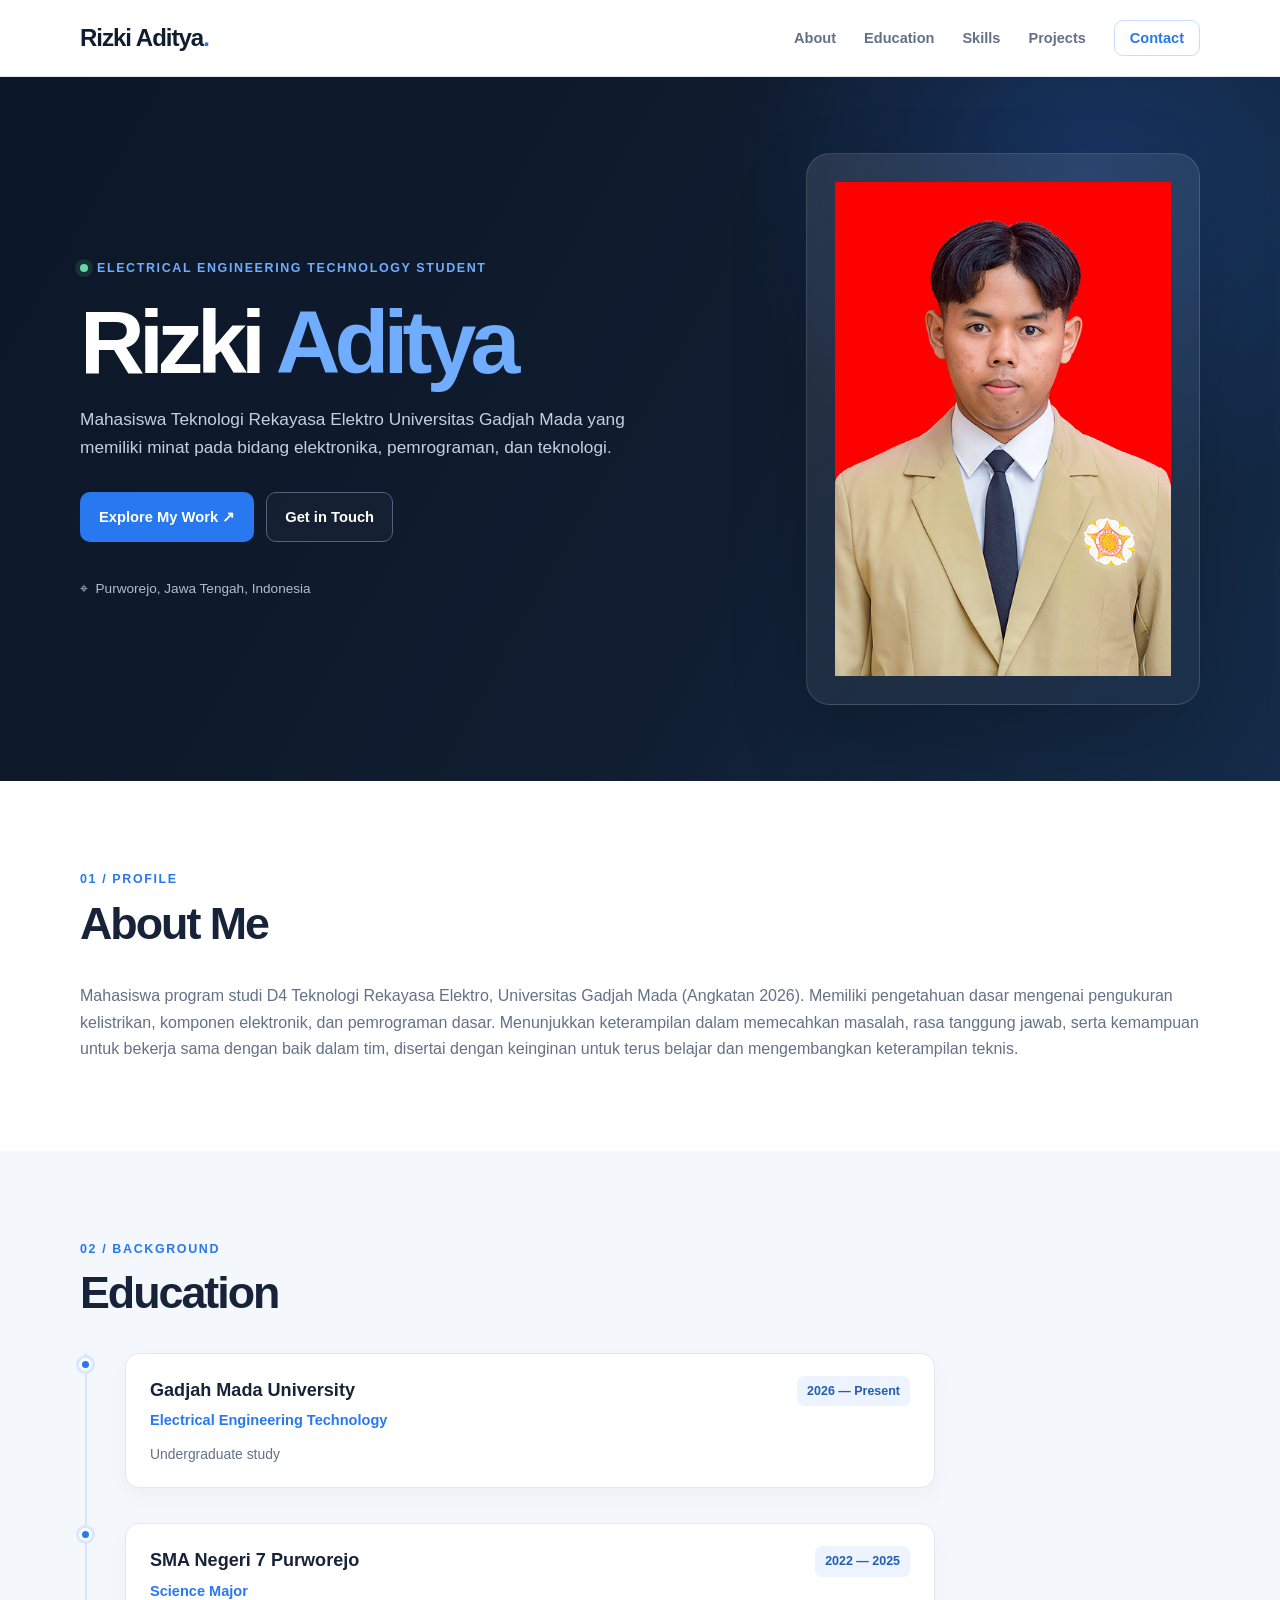
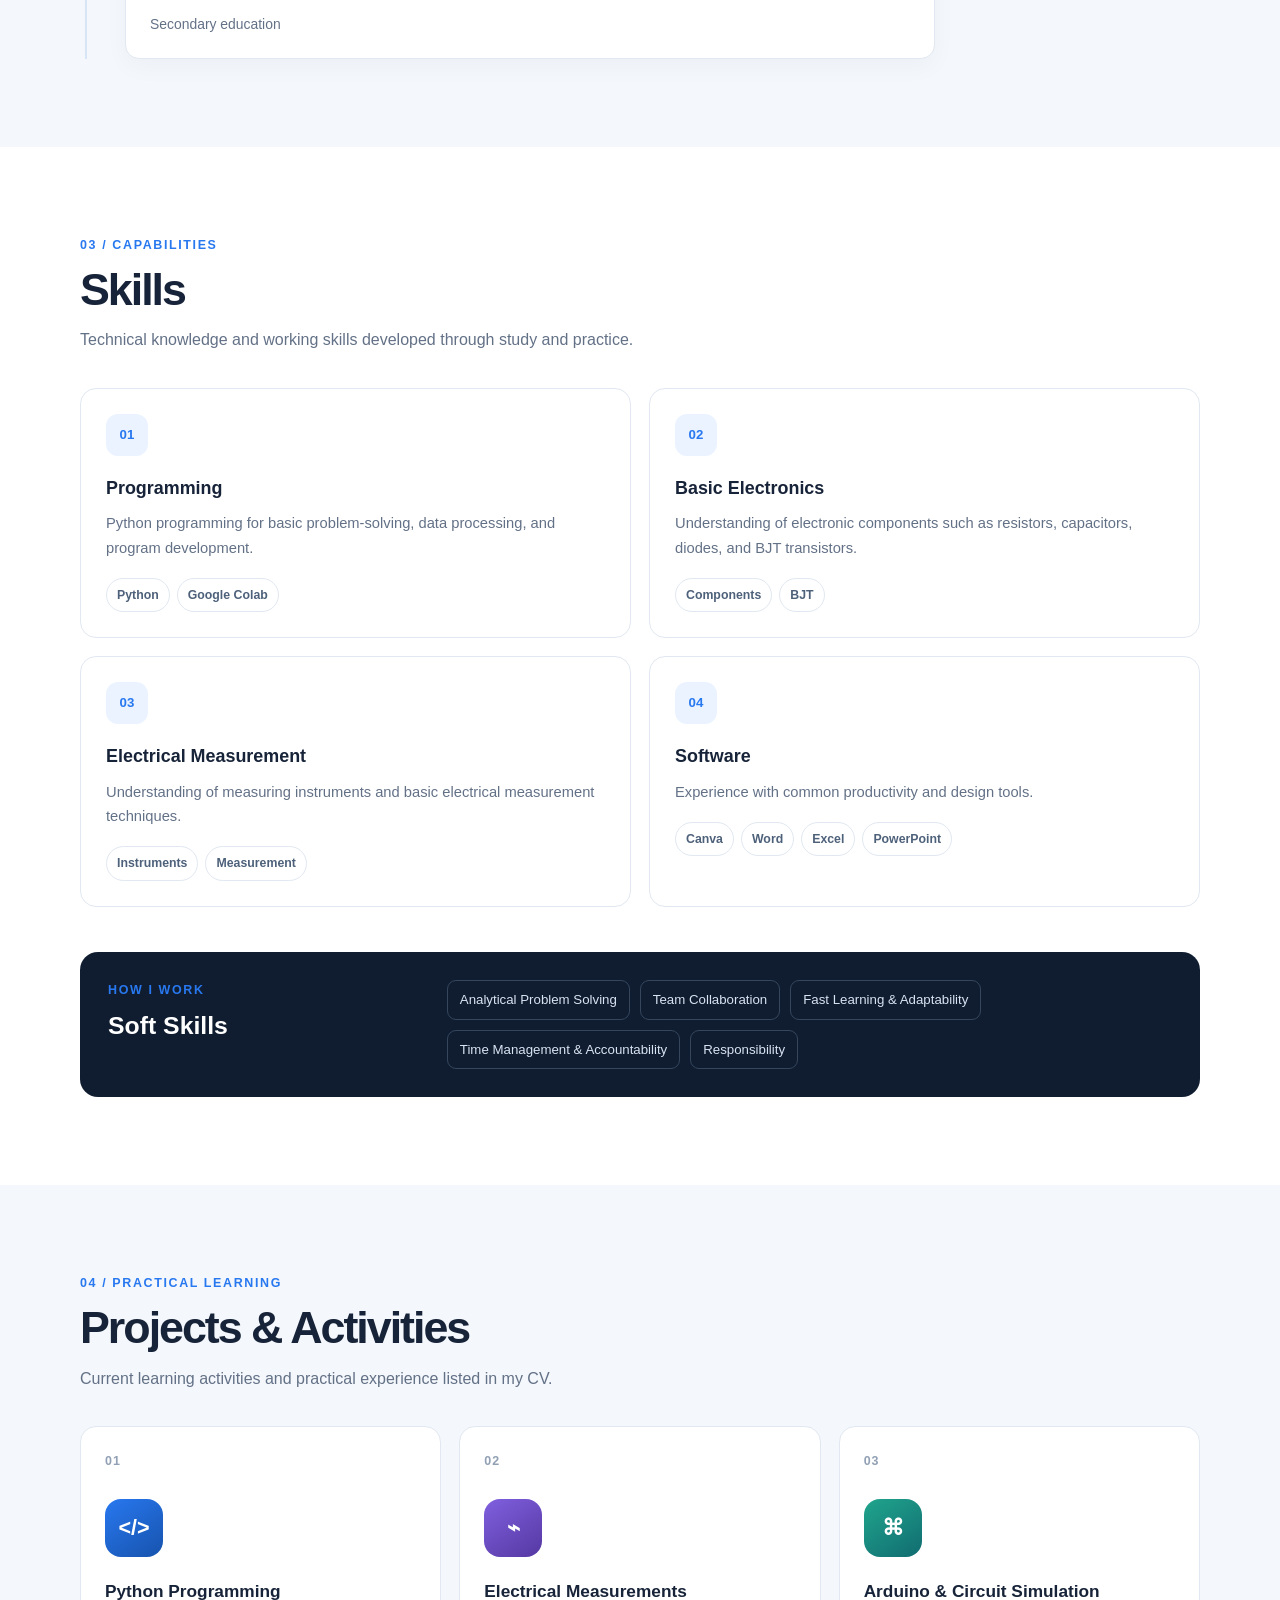
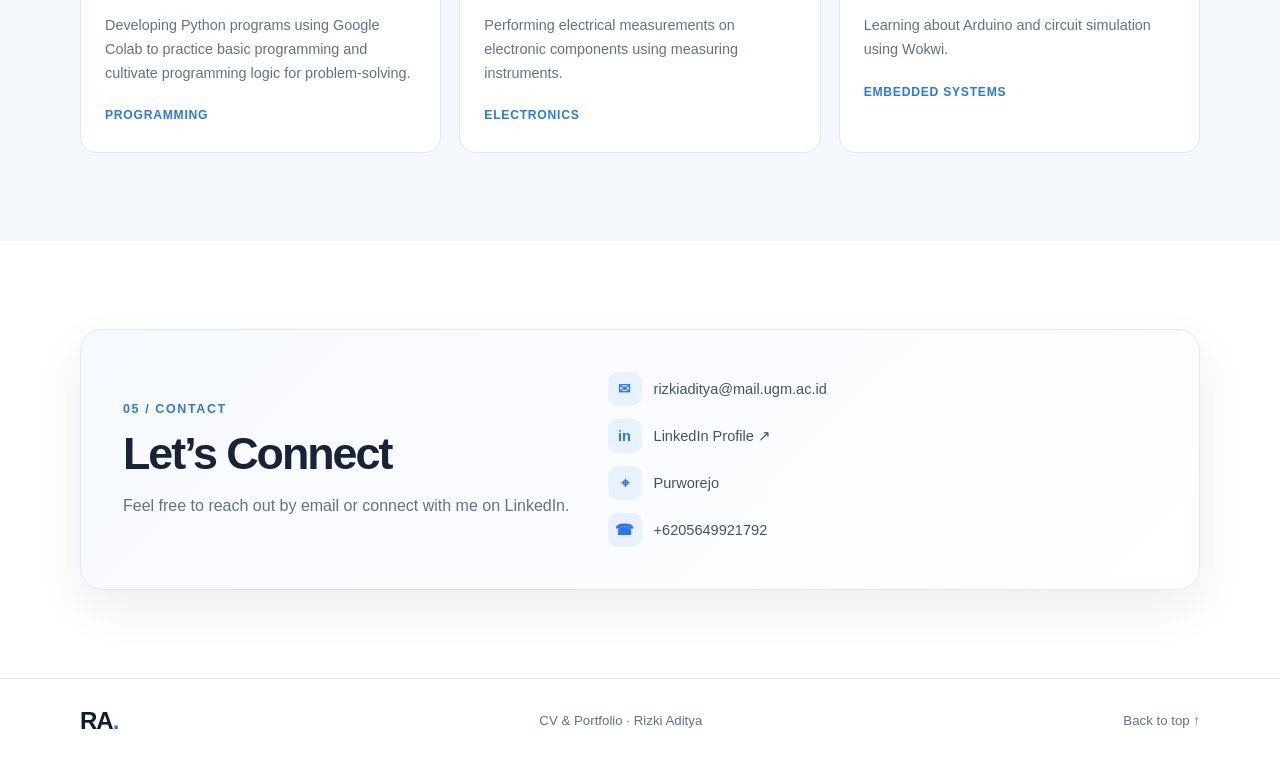
==== index.html @ ec413aac "Update index.html" ====
<!DOCTYPE html>
<html lang="en">
<head>
  <meta charset="UTF-8">
  <meta name="viewport" content="width=device-width, initial-scale=1.0">
  <meta name="description" content="CV and portfolio of Rizki Aditya, Electrical Engineering Technology student at Gadjah Mada University.">
  <title>Rizki Aditya | CV &amp; Portfolio</title>
  <link rel="stylesheet" href="style.css">
</head>
<body>
  <header class="site-header"><nav class="navbar container" aria-label="Main navigation">
    <a class="brand" href="#home">Rizki Aditya<span>.</span></a>
    <ul class="nav-links"><li><a href="#about">About</a></li><li><a href="#education">Education</a></li><li><a href="#skills">Skills</a></li><li><a href="#projects">Projects</a></li><li><a class="nav-contact" href="#contact">Contact</a></li></ul>
  </nav></header>
  <main>
    <section class="hero" id="home"><div class="container hero-grid">
      <div class="hero-copy"><p class="eyebrow"><span class="status-dot"></span> Electrical Engineering Technology Student</p>
        <h1>Rizki <span>Aditya</span></h1>
        <p class="hero-lead">Mahasiswa Teknologi Rekayasa Elektro Universitas Gadjah Mada yang memiliki minat pada bidang elektronika, pemrograman, dan teknologi.</p>
        <div class="hero-actions"><a class="button button-primary" href="#projects">Explore My Work ↗</a><a class="button button-secondary" href="#contact">Get in Touch</a></div>
        <div class="hero-meta"><span>⌖ &nbsp;Purworejo, Jawa Tengah, Indonesia</span></div>
      </div>
      <aside class="hero-card"><img src="Foto.jpg" alt="Foto profil Rizki Aditya" class="profile-photo"></div></aside>
    </div></section>
    <section class="section container" id="about"><div class="section-heading"><p class="eyebrow">01 / Profile</p><h2>About Me</h2></div>
        <div class="about-copy"><p>Mahasiswa program studi D4 Teknologi Rekayasa Elektro, Universitas Gadjah Mada (Angkatan 2026). Memiliki pengetahuan dasar mengenai pengukuran kelistrikan, komponen elektronik, dan pemrograman dasar. Menunjukkan keterampilan dalam memecahkan masalah, rasa tanggung jawab, serta kemampuan untuk bekerja sama dengan baik dalam tim, disertai dengan keinginan untuk terus belajar dan mengembangkan keterampilan teknis.</div>
      </div>
    </section>
    <section class="section section-muted" id="education"><div class="container"><div class="section-heading"><p class="eyebrow">02 / Background</p><h2>Education</h2></div>
      <div class="timeline">
        <article class="timeline-item"><div class="timeline-marker"></div><div class="timeline-content"><div class="timeline-top"><div><h3>Gadjah Mada University</h3><p class="timeline-subtitle">Electrical Engineering Technology</p></div><span class="date">2026 — Present</span></div><p class="muted">Undergraduate study</p></div></article>
        <article class="timeline-item"><div class="timeline-marker"></div><div class="timeline-content"><div class="timeline-top"><div><h3>SMA Negeri 7 Purworejo</h3><p class="timeline-subtitle">Science Major</p></div><span class="date">2022 — 2025</span></div><p class="muted">Secondary education</p></div></article>
      </div>
    </div></section>
    <section class="section container" id="skills"><div class="section-heading"><p class="eyebrow">03 / Capabilities</p><h2>Skills</h2><p class="section-description">Technical knowledge and working skills developed through study and practice.</p></div>
      <div class="skills-grid">
        <article class="skill-card"><div class="skill-icon">01</div><h3>Programming</h3><p>Python programming for basic problem-solving, data processing, and program development.</p><div class="tags"><span>Python</span><span>Google Colab</span></div></article>
        <article class="skill-card"><div class="skill-icon">02</div><h3>Basic Electronics</h3><p>Understanding of electronic components such as resistors, capacitors, diodes, and BJT transistors.</p><div class="tags"><span>Components</span><span>BJT</span></div></article>
        <article class="skill-card"><div class="skill-icon">03</div><h3>Electrical Measurement</h3><p>Understanding of measuring instruments and basic electrical measurement techniques.</p><div class="tags"><span>Instruments</span><span>Measurement</span></div></article>
        <article class="skill-card"><div class="skill-icon">04</div><h3>Software</h3><p>Experience with common productivity and design tools.</p><div class="tags"><span>Canva</span><span>Word</span><span>Excel</span><span>PowerPoint</span></div></article>
      </div>
      <div class="soft-skills"><div><p class="eyebrow">How I work</p><h3>Soft Skills</h3></div><div class="soft-skill-list"><span>Analytical Problem Solving</span><span>Team Collaboration</span><span>Fast Learning &amp; Adaptability</span><span>Time Management &amp; Accountability</span><span>Responsibility</span></div></div>
    </section>
    <section class="section projects-section" id="projects"><div class="container"><div class="section-heading"><p class="eyebrow">04 / Practical Learning</p><h2>Projects &amp; Activities</h2><p class="section-description">Current learning activities and practical experience listed in my CV.</p></div>
      <div class="project-grid">
        <article class="project-card"><div class="project-number">01</div><div class="project-symbol">&lt;/&gt;</div><h3>Python Programming</h3><p>Developing Python programs using Google Colab to practice basic programming and cultivate programming logic for problem-solving.</p><span class="project-category">Programming</span></article>
        <article class="project-card"><div class="project-number">02</div><div class="project-symbol">⌁</div><h3>Electrical Measurements</h3><p>Performing electrical measurements on electronic components using measuring instruments.</p><span class="project-category">Electronics</span></article>
        <article class="project-card"><div class="project-number">03</div><div class="project-symbol">⌘</div><h3>Arduino &amp; Circuit Simulation</h3><p>Learning about Arduino and circuit simulation using Wokwi.</p><span class="project-category">Embedded Systems</span></article>
      </div>
    </div></section>
    <section class="section container" id="contact"><div class="contact-panel"><div><p class="eyebrow">05 / Contact</p><h2>Let’s Connect</h2><p class="contact-intro">Feel free to reach out by email or connect with me on LinkedIn.</p></div><div class="contact-links"><a href="mailto:rizkiaditya@mail.ugm.ac.id"><span>✉</span> rizkiaditya@mail.ugm.ac.id</a><a href="https://www.linkedin.com/in/rizki-aditya" target="_blank" rel="noopener noreferrer"><span>in</span> LinkedIn Profile ↗</a><p><span>⌖</span> Purworejo</p><p><span>☎</span> +6205649921792</p></div></div></section>
  </main>
  <footer class="footer"><div class="container footer-inner"><a class="brand" href="#home">RA<span>.</span></a><p>CV &amp; Portfolio · Rizki Aditya</p><a href="#home">Back to top ↑</a></div></footer>
</body>
</html>
---- style.css ----
:root{--navy:#101d30;--blue:#2878f0;--blue-light:#70adff;--text:#172338;--muted:#637187;--background:#fff;--surface:#f4f7fb;--border:#e1e8f1;--shadow:0 18px 45px rgba(19,39,67,.08)}
*{box-sizing:border-box;margin:0;padding:0}html{scroll-behavior:smooth;scroll-padding-top:85px}body{font-family:Inter,"Segoe UI",Arial,sans-serif;background:var(--background);color:var(--text);line-height:1.65}a{color:inherit;text-decoration:none}.container{width:min(1120px,calc(100% - 44px));margin-inline:auto}
.site-header{position:sticky;top:0;z-index:10;background:rgba(255,255,255,.94);border-bottom:1px solid var(--border);backdrop-filter:blur(12px)}.navbar{min-height:76px;display:flex;align-items:center;justify-content:space-between;gap:28px}.brand{color:var(--navy);font-size:1.5rem;font-weight:900;letter-spacing:-1px}.brand span{color:var(--blue)}.nav-links{display:flex;align-items:center;gap:28px;list-style:none}.nav-links a{color:var(--muted);font-size:.91rem;font-weight:700;transition:color .2s}.nav-links a:hover{color:var(--blue)}.nav-links .nav-contact{color:var(--blue);border:1px solid #c9dcfb;padding:9px 15px;border-radius:9px}
.hero{color:white;background:radial-gradient(circle at 85% 15%,rgba(40,120,240,.24),transparent 28%),linear-gradient(120deg,#0c1727,var(--navy) 58%,#142c49);overflow:hidden}.hero-grid{min-height:540px;padding-block:76px;display:grid;grid-template-columns:minmax(0,1.25fr) minmax(280px,.75fr);align-items:center;gap:70px}.eyebrow{color:var(--blue);font-size:.78rem;font-weight:850;letter-spacing:.13em;text-transform:uppercase}.hero .eyebrow{color:var(--blue-light);display:flex;align-items:center;gap:9px}.status-dot{width:8px;height:8px;display:inline-block;border-radius:50%;background:#68d9a4;box-shadow:0 0 0 5px rgba(104,217,164,.12)}.hero h1{margin:20px 0 18px;font-size:clamp(3.2rem,7vw,5.6rem);line-height:.99;letter-spacing:-.065em}.hero h1 span{color:var(--blue-light)}.hero-lead{max-width:610px;color:#c4d0df;font-size:1.08rem}.hero-actions{display:flex;flex-wrap:wrap;gap:12px;margin-top:30px}.button{display:inline-flex;align-items:center;justify-content:center;gap:10px;padding:12px 18px;border:1px solid transparent;border-radius:10px;font-size:.92rem;font-weight:800;transition:transform .2s,background .2s}.button:hover{transform:translateY(-2px)}.button-primary{color:#fff;background:var(--blue)}.button-primary:hover{background:#1763d5}.button-secondary{color:white;border-color:#52647d;background:rgba(255,255,255,.025)}.button-secondary:hover{background:rgba(255,255,255,.08)}.hero-meta{display:flex;flex-wrap:wrap;gap:12px 22px;margin-top:36px;color:#aebdd0;font-size:.85rem}
.hero-card{min-height:340px;padding:28px;position:relative;isolation:isolate;display:flex;flex-direction:column;justify-content:space-between;overflow:hidden;border:1px solid rgba(255,255,255,.13);border-radius:24px;background:linear-gradient(145deg,rgba(255,255,255,.10),rgba(255,255,255,.035));box-shadow:0 30px 80px rgba(0,0,0,.16)}.monogram{width:115px;height:115px;display:grid;place-items:center;border-radius:30px;background:linear-gradient(145deg,#3c92ff,#1553a5);color:white;font-size:2.6rem;font-weight:900;letter-spacing:-.08em;box-shadow:0 15px 35px rgba(40,120,240,.25)}.card-label{color:#7db5ff;font-size:.7rem;font-weight:850;letter-spacing:.12em}.hero-card-caption{position:relative;z-index:1}.hero-card h2{max-width:300px;margin:8px 0;font-size:1.5rem;line-height:1.25}.hero-card-caption>p:not(.card-label){color:#b8c6d8;font-size:.92rem}.year-pill{display:inline-block;margin-top:15px;padding:5px 10px;border:1px solid rgba(125,181,255,.3);border-radius:999px;color:#c7ddff;font-size:.77rem}.decor{position:absolute;z-index:-1;border:1px solid rgba(112,173,255,.15);border-radius:50%}.decor-one{width:270px;height:270px;right:-105px;top:-100px}.decor-two{width:200px;height:200px;right:-68px;top:-65px}
.section{padding-block:88px}.section-muted{background:var(--surface)}.section-heading{margin-bottom:34px}.section-heading h2,.contact-panel h2{margin-top:8px;font-size:clamp(2rem,4vw,2.8rem);line-height:1.15;letter-spacing:-.045em}.section-description{max-width:640px;margin-top:12px;color:var(--muted)}.about-layout{display:grid;grid-template-columns:.8fr 1.2fr;gap:70px;align-items:start}.about-intro{max-width:390px;color:var(--navy);font-size:clamp(1.5rem,3vw,2.05rem);line-height:1.35;font-weight:750;letter-spacing:-.035em}.about-copy>p{color:var(--muted)}.strength-list{display:flex;flex-wrap:wrap;gap:9px;margin-top:24px}.strength-list span,.tags span{padding:6px 10px;border:1px solid var(--border);border-radius:999px;background:#fff;color:#4e617a;font-size:.77rem;font-weight:750}
.timeline{max-width:850px;margin-left:5px;padding-left:28px;border-left:2px solid #d7e5f7}.timeline-item{position:relative;padding:0 0 35px 10px}.timeline-item:last-child{padding-bottom:0}.timeline-marker{width:13px;height:13px;position:absolute;top:5px;left:-36px;border:3px solid white;border-radius:50%;background:var(--blue);box-shadow:0 0 0 3px #d7e8ff}.timeline-content{padding:22px 24px;border:1px solid var(--border);border-radius:14px;background:white;box-shadow:0 8px 25px rgba(19,39,67,.035)}.timeline-top{display:flex;align-items:flex-start;justify-content:space-between;gap:20px}.timeline-content h3{font-size:1.13rem}.timeline-subtitle{margin-top:3px;color:var(--blue);font-weight:700;font-size:.91rem}.date{flex-shrink:0;padding:5px 10px;border-radius:7px;background:#edf4ff;color:#225eae;font-size:.78rem;font-weight:800}.muted{margin-top:10px;color:var(--muted);font-size:.87rem}
.skills-grid{display:grid;grid-template-columns:repeat(2,minmax(0,1fr));gap:18px}.skill-card{padding:25px;border:1px solid var(--border);border-radius:16px;background:white;transition:transform .2s,box-shadow .2s}.skill-card:hover,.project-card:hover{transform:translateY(-4px);box-shadow:var(--shadow)}.skill-icon{width:42px;height:42px;display:grid;place-items:center;margin-bottom:18px;border-radius:12px;background:#eaf3ff;color:var(--blue);font-size:.83rem;font-weight:900}.skill-card h3{margin-bottom:8px;font-size:1.12rem}.skill-card p{color:var(--muted);font-size:.92rem}.tags{display:flex;flex-wrap:wrap;gap:7px;margin-top:18px}.soft-skills{margin-top:45px;padding:28px;display:grid;grid-template-columns:.6fr 1.4fr;gap:28px;align-items:start;border-radius:18px;background:var(--navy);color:white}.soft-skills h3{margin-top:6px;font-size:1.55rem}.soft-skill-list{display:flex;flex-wrap:wrap;gap:10px}.soft-skill-list span{padding:8px 12px;border:1px solid #35465d;border-radius:9px;color:#d8e3f2;font-size:.83rem}
.projects-section{background:var(--surface)}.project-grid{display:grid;grid-template-columns:repeat(3,minmax(0,1fr));gap:18px}.project-card{min-height:300px;padding:24px;position:relative;border:1px solid var(--border);border-radius:16px;background:white;transition:transform .2s,box-shadow .2s}.project-number{color:#91a0b4;font-size:.78rem;font-weight:850;letter-spacing:.08em}.project-symbol{width:58px;height:58px;display:grid;place-items:center;margin:27px 0 20px;border-radius:16px;background:linear-gradient(145deg,#2878f0,#1753ad);color:white;font-size:1.35rem;font-weight:850}.project-card:nth-child(2) .project-symbol{background:linear-gradient(145deg,#8060df,#5538a2)}.project-card:nth-child(3) .project-symbol{background:linear-gradient(145deg,#20a58d,#116c70)}.project-card h3{margin-bottom:9px;font-size:1.08rem}.project-card p{color:var(--muted);font-size:.9rem}.project-category{display:inline-block;margin-top:20px;color:var(--blue);font-size:.76rem;font-weight:850;text-transform:uppercase;letter-spacing:.06em}
.contact-panel{padding:42px;display:grid;grid-template-columns:.9fr 1.1fr;gap:35px;align-items:center;border:1px solid var(--border);border-radius:22px;background:linear-gradient(135deg,#f6f9ff,#fff);box-shadow:var(--shadow)}.contact-intro{margin-top:14px;color:var(--muted)}.contact-links{display:grid;gap:13px}.contact-links a,.contact-links p{display:flex;align-items:center;gap:12px;overflow-wrap:anywhere;color:#40536c;font-size:.91rem}.contact-links a:hover{color:var(--blue)}.contact-links span{width:34px;height:34px;flex-shrink:0;display:grid;place-items:center;border-radius:10px;background:#e8f2ff;color:var(--blue);font-weight:850}.footer{padding-block:22px;border-top:1px solid var(--border)}.footer-inner{display:flex;align-items:center;justify-content:space-between;gap:20px}.footer p,.footer-inner>a:last-child{color:var(--muted);font-size:.83rem}.footer-inner>a:last-child:hover{color:var(--blue)}
@media(max-width:850px){.nav-links{gap:15px}.hero-grid{gap:35px;grid-template-columns:minmax(0,1fr) minmax(245px,.8fr)}.hero-card{min-height:310px;padding:22px}.about-layout{gap:35px}.soft-skills{grid-template-columns:1fr;gap:18px}.contact-panel{padding:30px}}
@media(max-width:680px){.container{width:min(100% - 32px,540px)}.navbar{padding-block:15px;align-items:flex-start;flex-direction:column;gap:10px}.nav-links{width:100%;flex-wrap:wrap;gap:10px 17px}.nav-links a{font-size:.82rem}.nav-links .nav-contact{padding:0;border:0}.hero-grid{grid-template-columns:1fr;padding-block:58px;gap:38px}.hero h1{font-size:clamp(3rem,13vw,4.5rem)}.hero-card{min-height:275px}.monogram{width:85px;height:85px;border-radius:23px;font-size:2rem}.section{padding-block:60px}.about-layout,.skills-grid,.project-grid,.contact-panel{grid-template-columns:1fr}.about-layout{gap:22px}.about-intro{max-width:none}.timeline-top{flex-direction:column;gap:10px}.date{align-self:flex-start}.contact-panel{padding:25px}.footer-inner{flex-wrap:wrap}}
@media(max-width:390px){.hero-actions{flex-direction:column}.button{width:100%}.hero-meta{flex-direction:column}.timeline-content,.skill-card,.project-card{padding:19px}.soft-skills{padding:22px}}
@media(prefers-reduced-motion:reduce){html{scroll-behavior:auto}*,*::before,*::after{transition-duration:.01ms!important}}
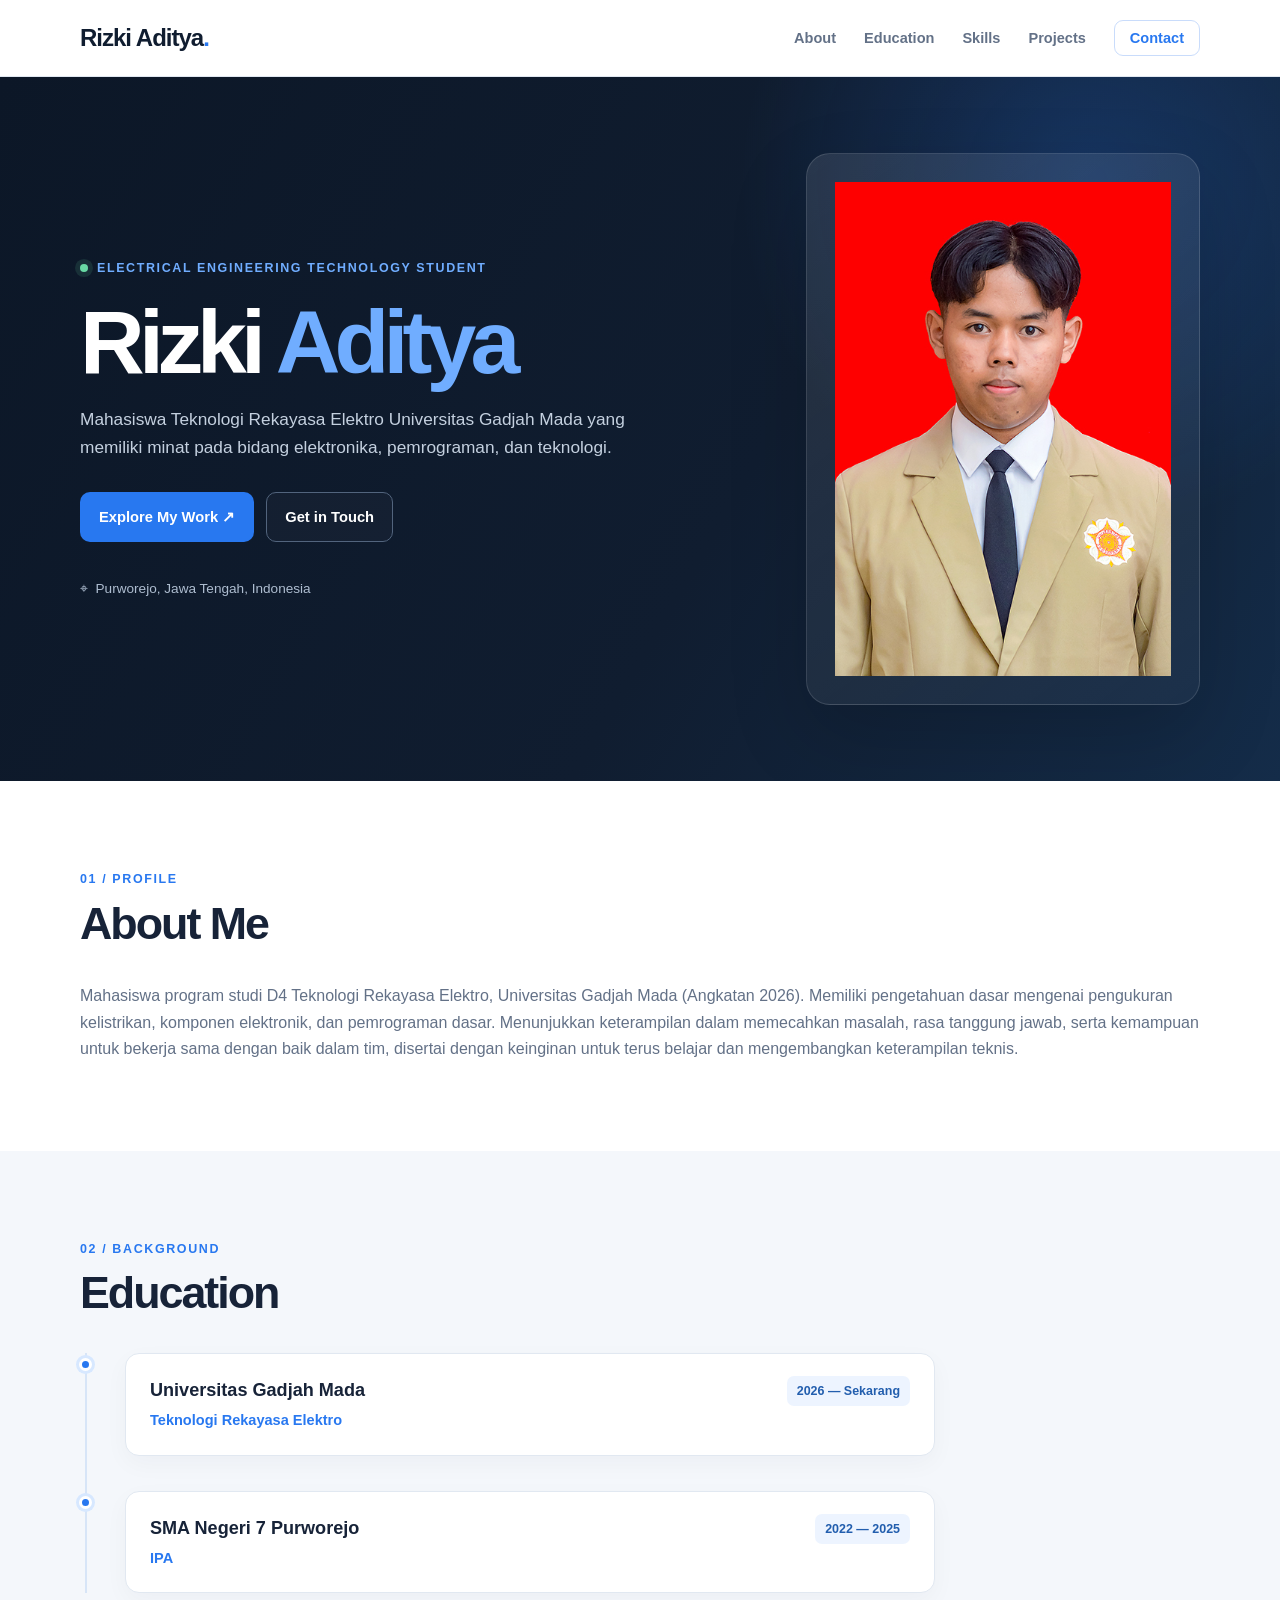
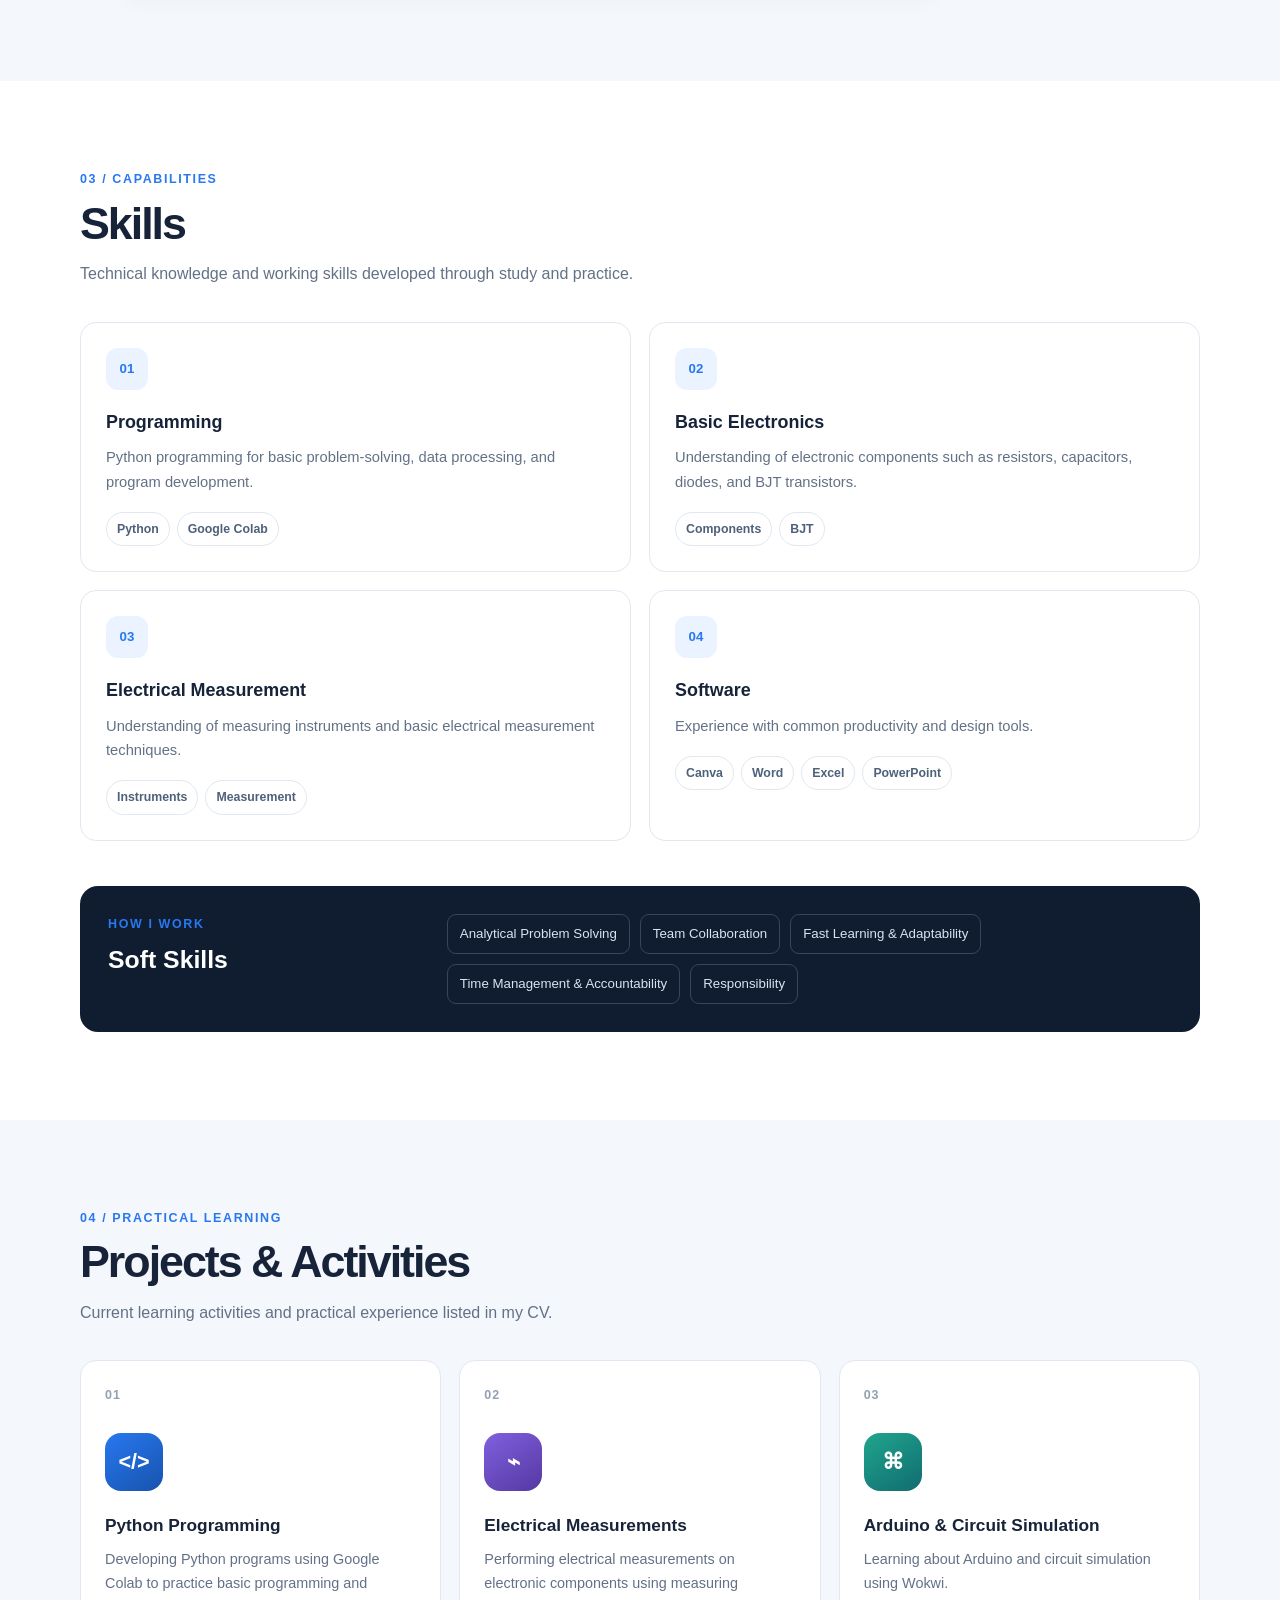
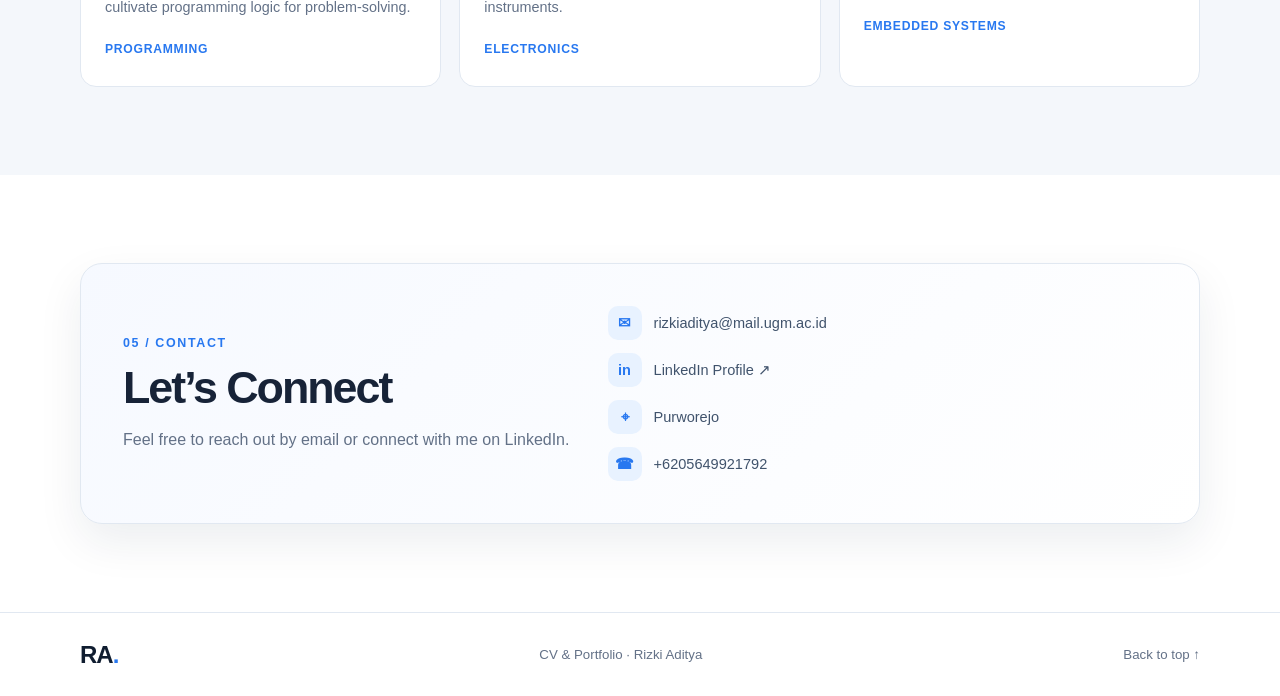
==== commit 78327923: "Update index.html" ====
--- a/index.html
+++ b/index.html
@@ -28,8 +28,8 @@
     </section>
     <section class="section section-muted" id="education"><div class="container"><div class="section-heading"><p class="eyebrow">02 / Background</p><h2>Education</h2></div>
       <div class="timeline">
-        <article class="timeline-item"><div class="timeline-marker"></div><div class="timeline-content"><div class="timeline-top"><div><h3>Gadjah Mada University</h3><p class="timeline-subtitle">Electrical Engineering Technology</p></div><span class="date">2026 — Present</span></div><p class="muted">Undergraduate study</p></div></article>
-        <article class="timeline-item"><div class="timeline-marker"></div><div class="timeline-content"><div class="timeline-top"><div><h3>SMA Negeri 7 Purworejo</h3><p class="timeline-subtitle">Science Major</p></div><span class="date">2022 — 2025</span></div><p class="muted">Secondary education</p></div></article>
+        <article class="timeline-item"><div class="timeline-marker"></div><div class="timeline-content"><div class="timeline-top"><div><h3>Universitas Gadjah Mada</h3><p class="timeline-subtitle">Teknologi Rekayasa Elektro</p></div><span class="date">2026 — Sekarang</span></div></article>
+        <article class="timeline-item"><div class="timeline-marker"></div><div class="timeline-content"><div class="timeline-top"><div><h3>SMA Negeri 7 Purworejo</h3><p class="timeline-subtitle">IPA</p></div><span class="date">2022 — 2025</span></div></article>
       </div>
     </div></section>
     <section class="section container" id="skills"><div class="section-heading"><p class="eyebrow">03 / Capabilities</p><h2>Skills</h2><p class="section-description">Technical knowledge and working skills developed through study and practice.</p></div>
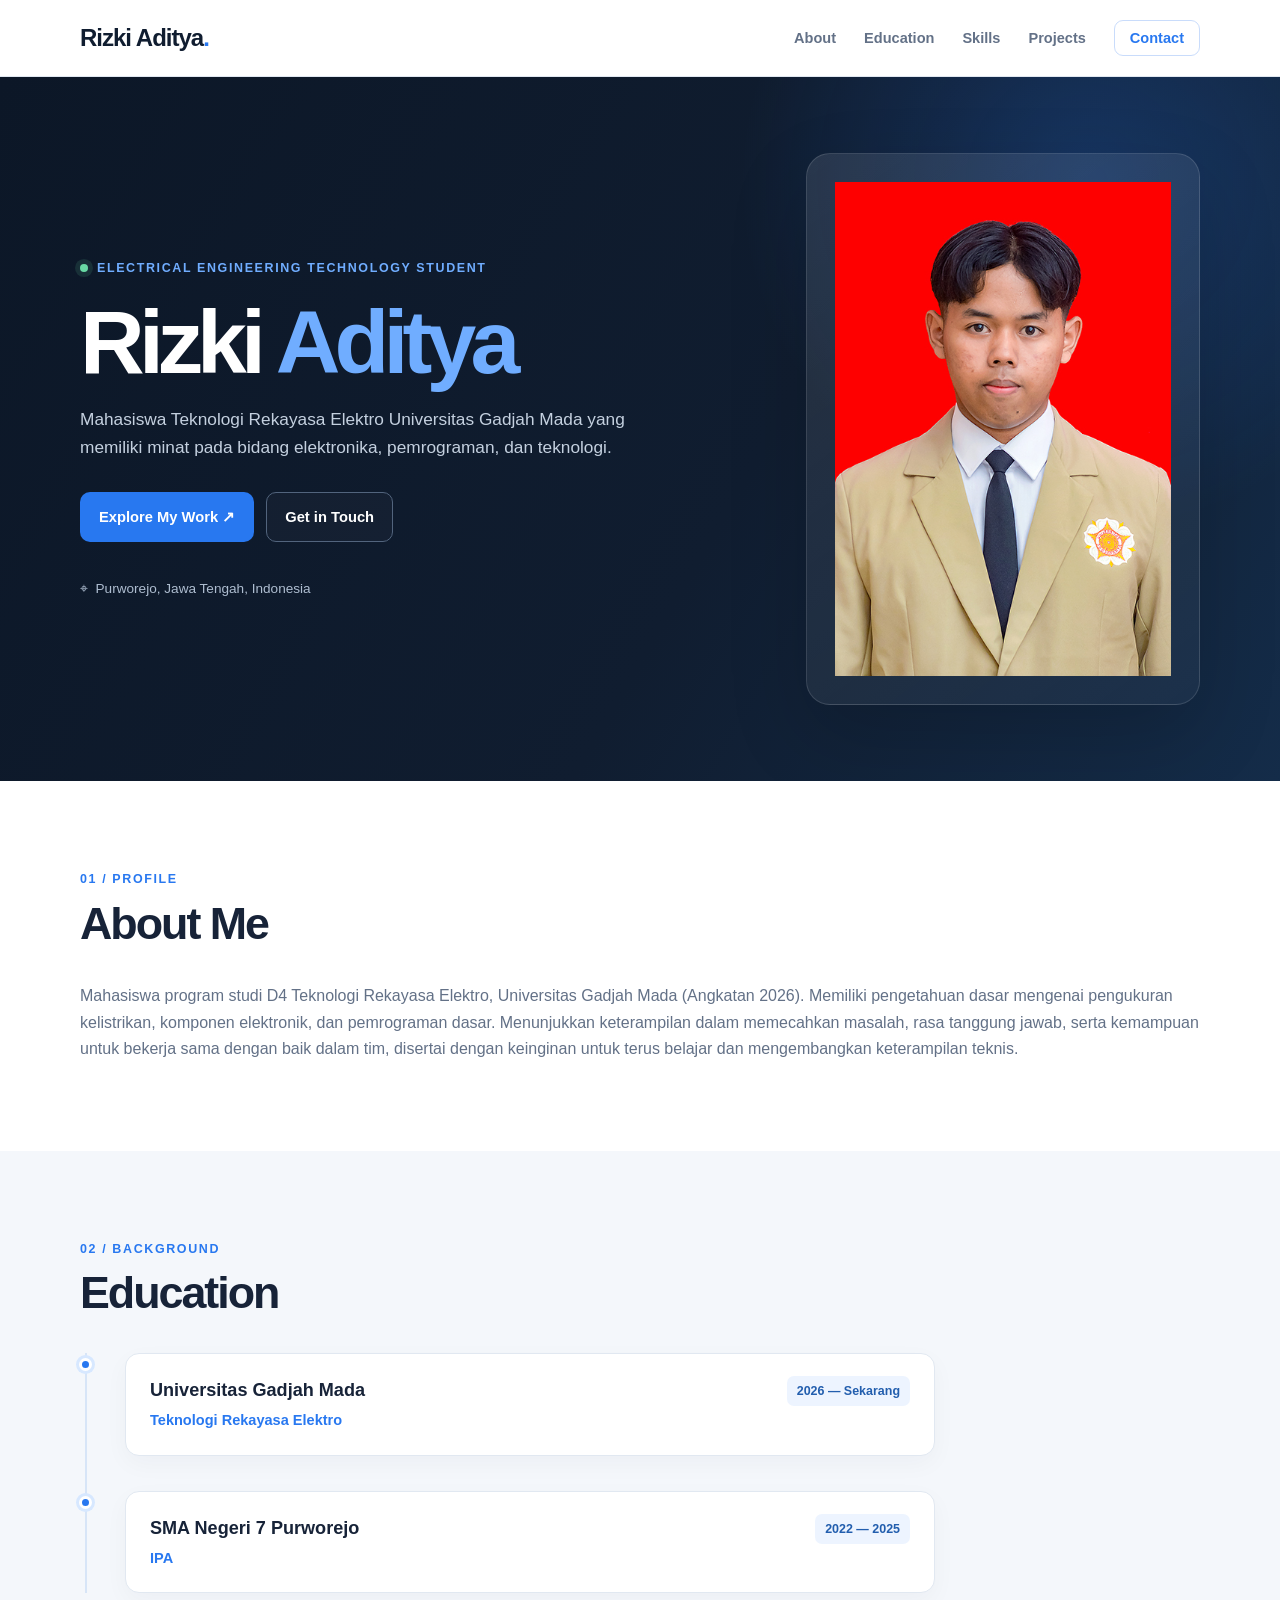
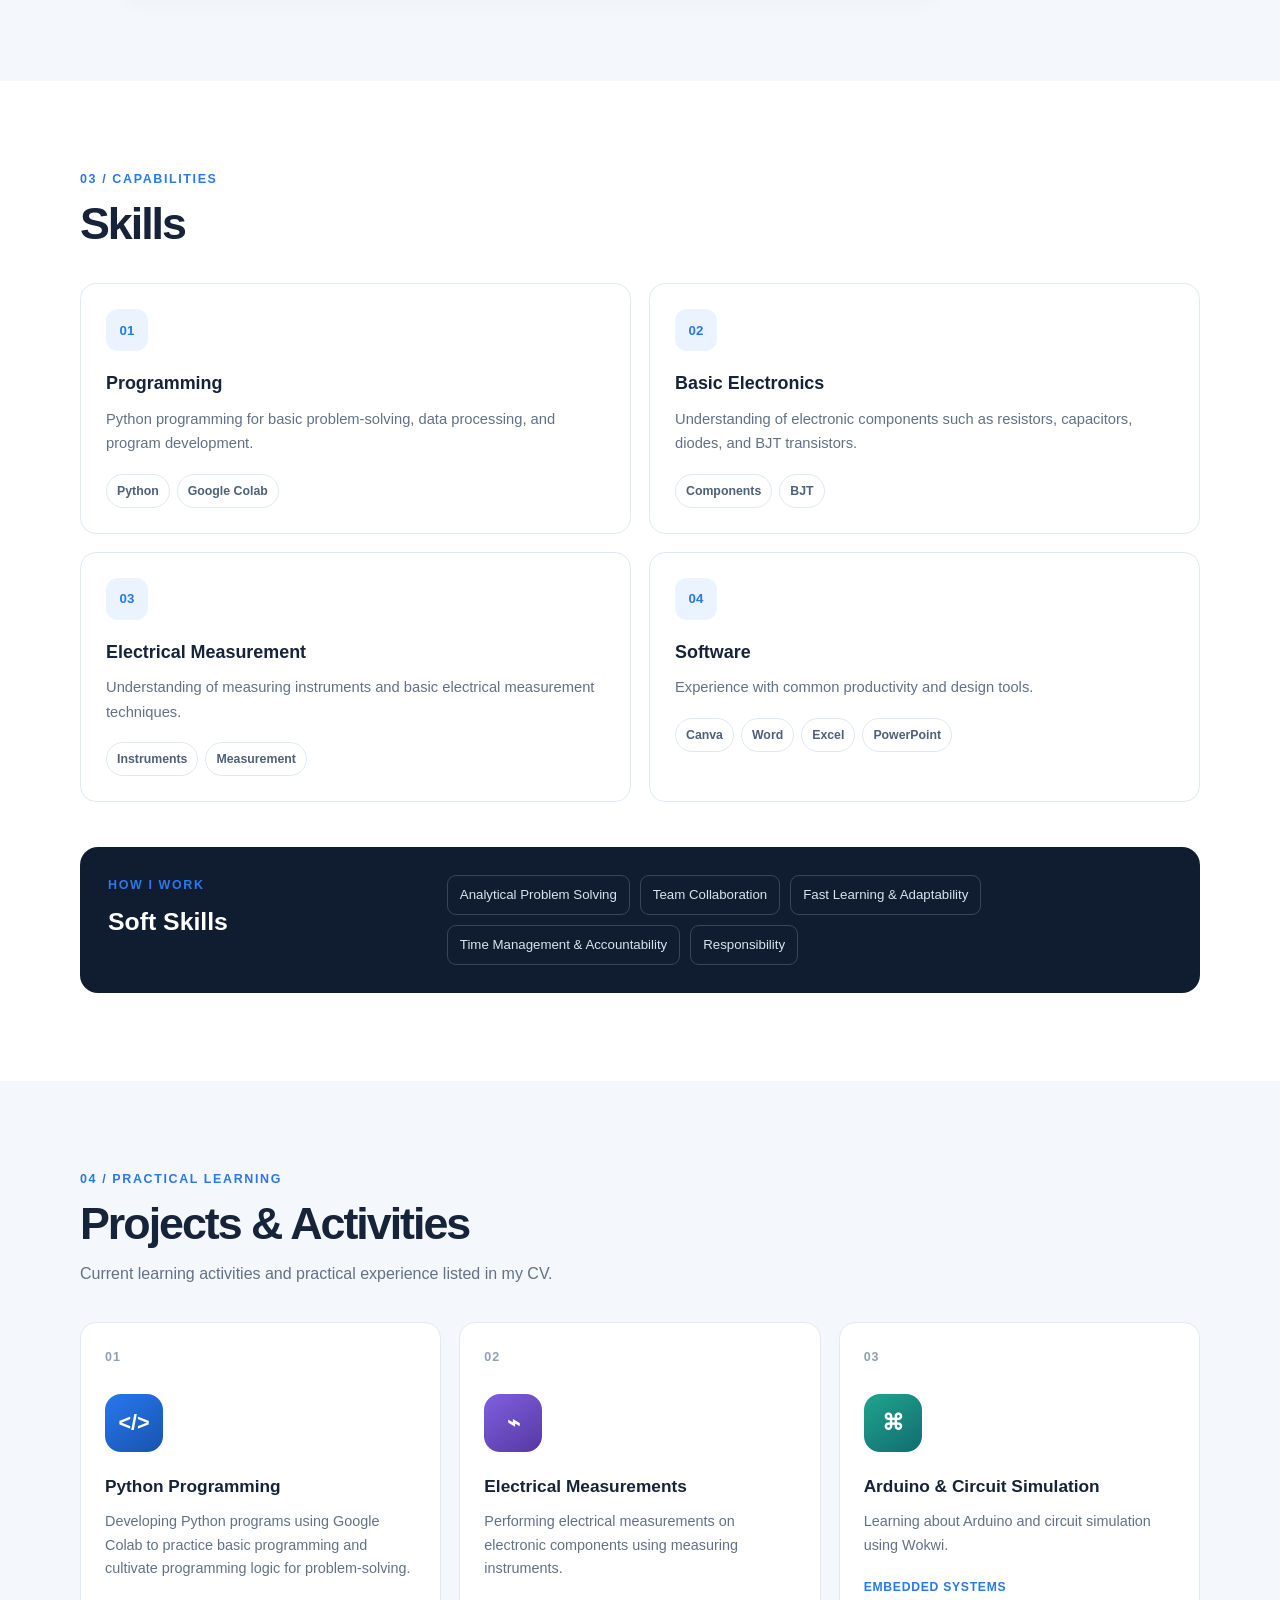
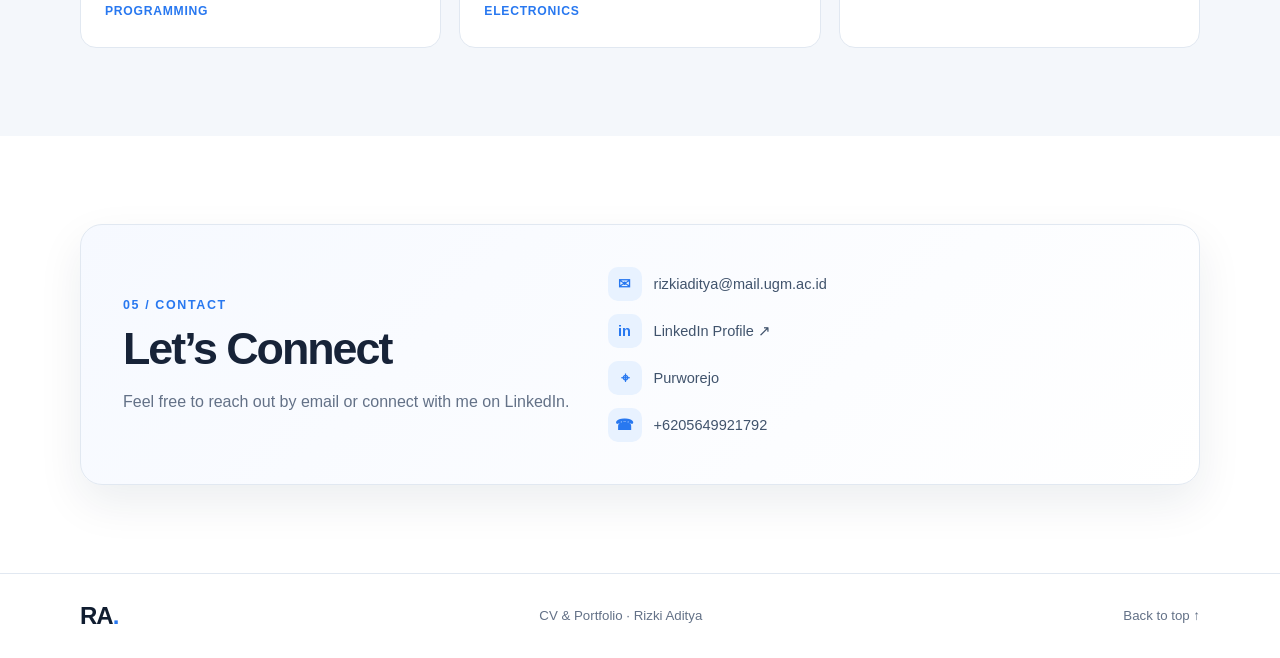
==== commit 8af72329: "Update index.html" ====
--- a/index.html
+++ b/index.html
@@ -32,7 +32,7 @@
         <article class="timeline-item"><div class="timeline-marker"></div><div class="timeline-content"><div class="timeline-top"><div><h3>SMA Negeri 7 Purworejo</h3><p class="timeline-subtitle">IPA</p></div><span class="date">2022 — 2025</span></div></article>
       </div>
     </div></section>
-    <section class="section container" id="skills"><div class="section-heading"><p class="eyebrow">03 / Capabilities</p><h2>Skills</h2><p class="section-description">Technical knowledge and working skills developed through study and practice.</p></div>
+    <section class="section container" id="skills"><div class="section-heading"><p class="eyebrow">03 / Capabilities</p><h2>Skills</h2></div>
       <div class="skills-grid">
         <article class="skill-card"><div class="skill-icon">01</div><h3>Programming</h3><p>Python programming for basic problem-solving, data processing, and program development.</p><div class="tags"><span>Python</span><span>Google Colab</span></div></article>
         <article class="skill-card"><div class="skill-icon">02</div><h3>Basic Electronics</h3><p>Understanding of electronic components such as resistors, capacitors, diodes, and BJT transistors.</p><div class="tags"><span>Components</span><span>BJT</span></div></article>
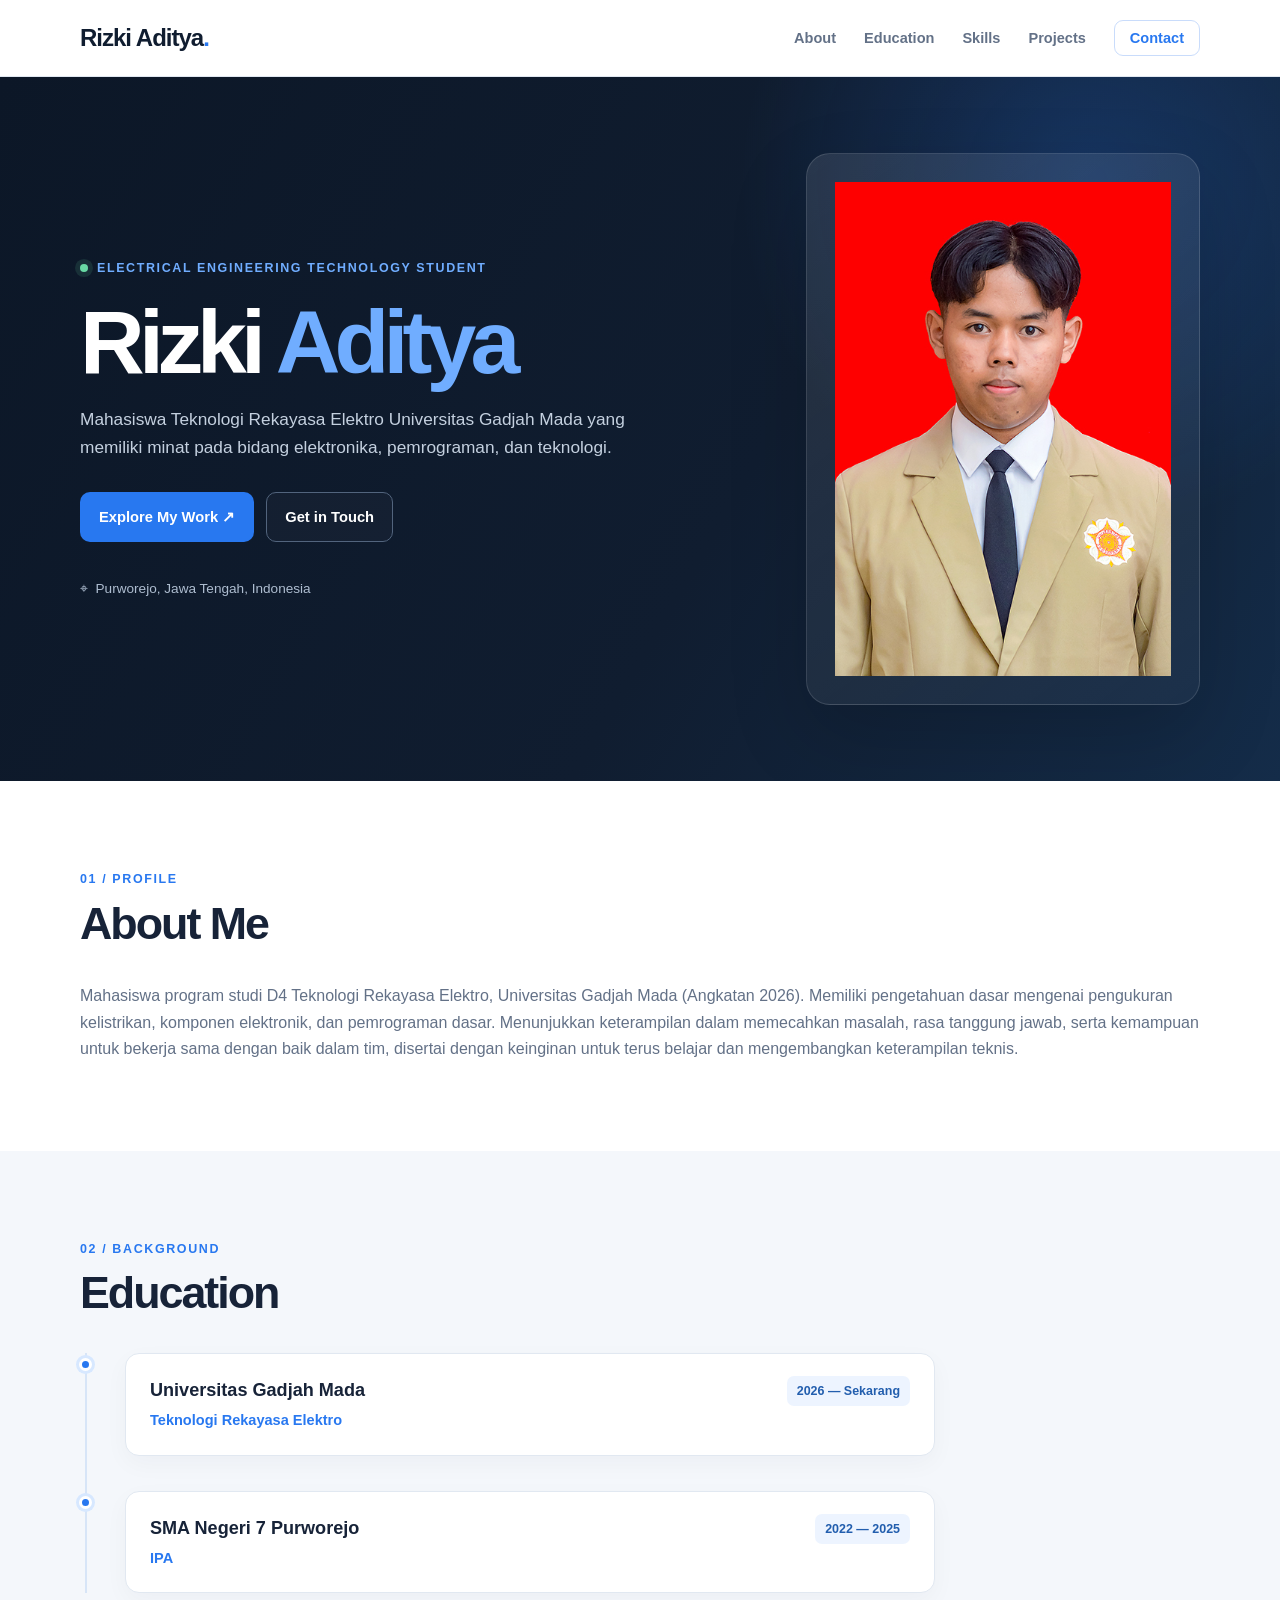
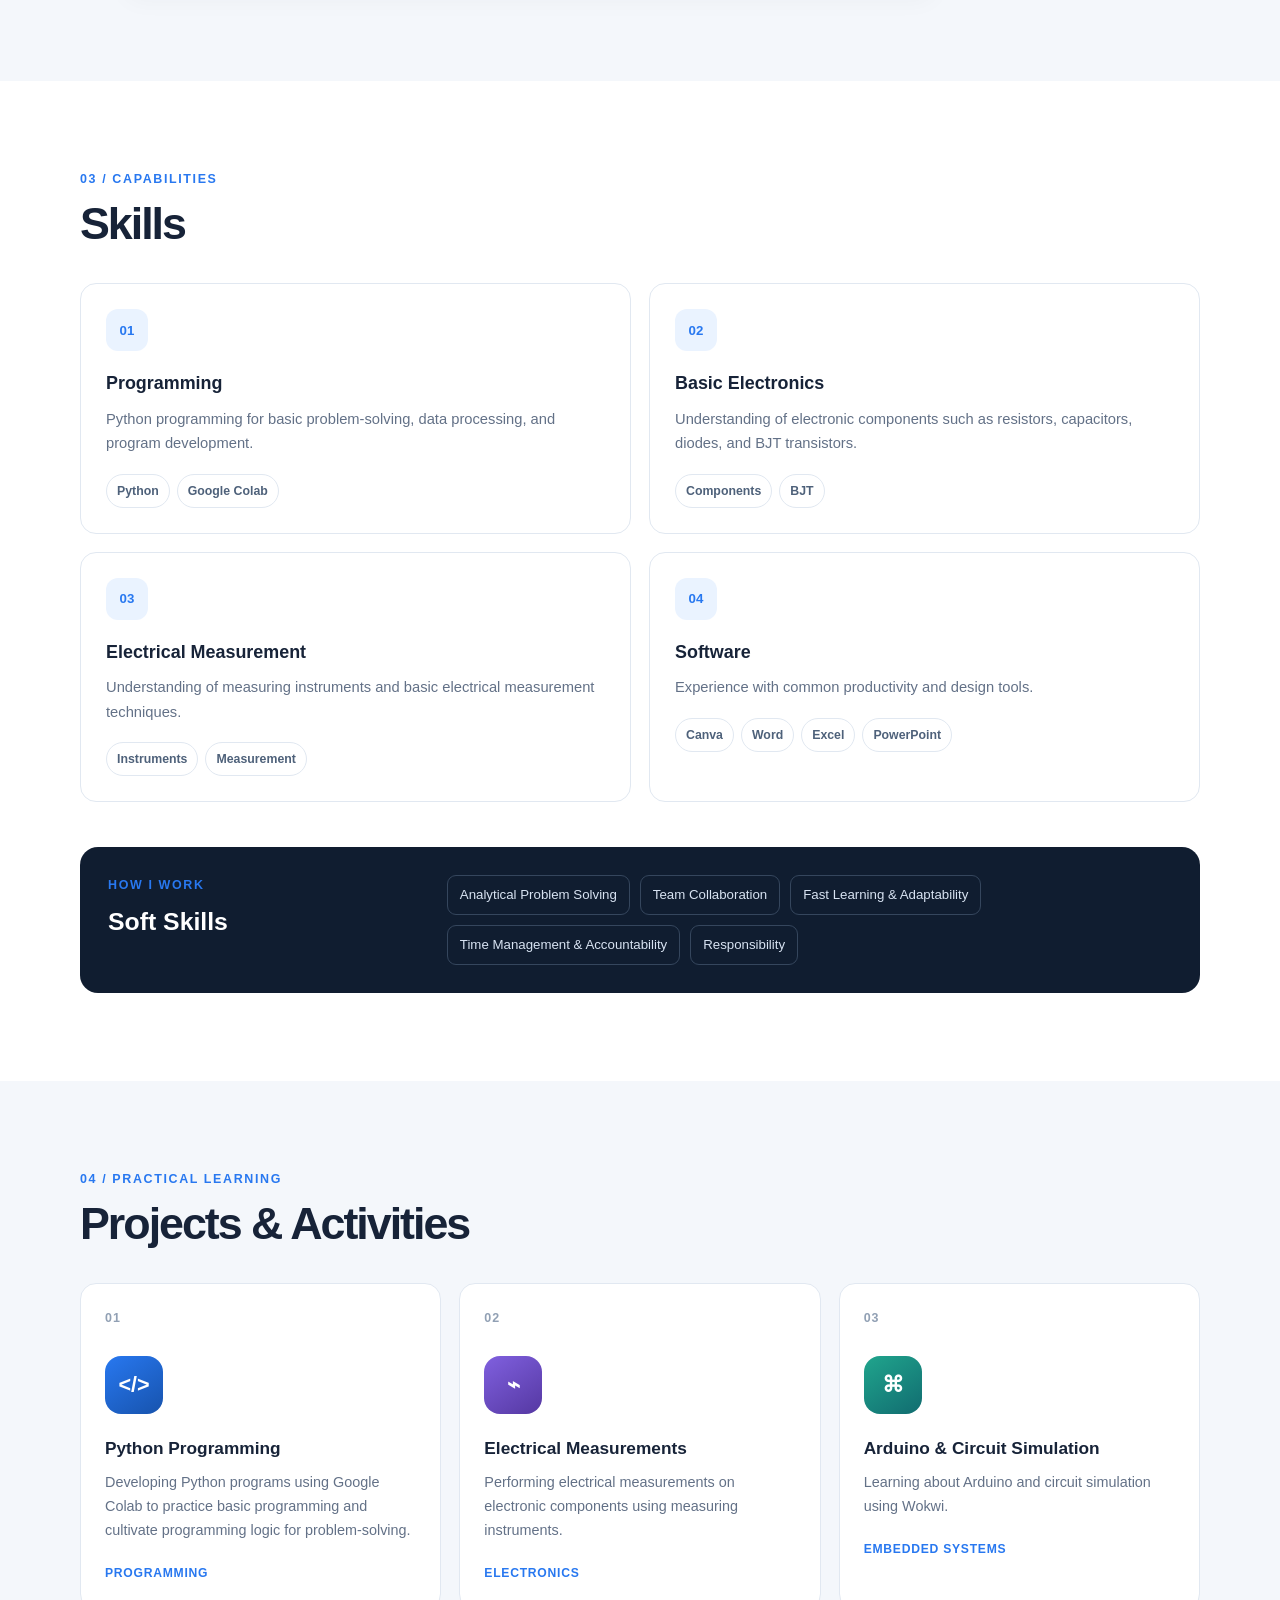
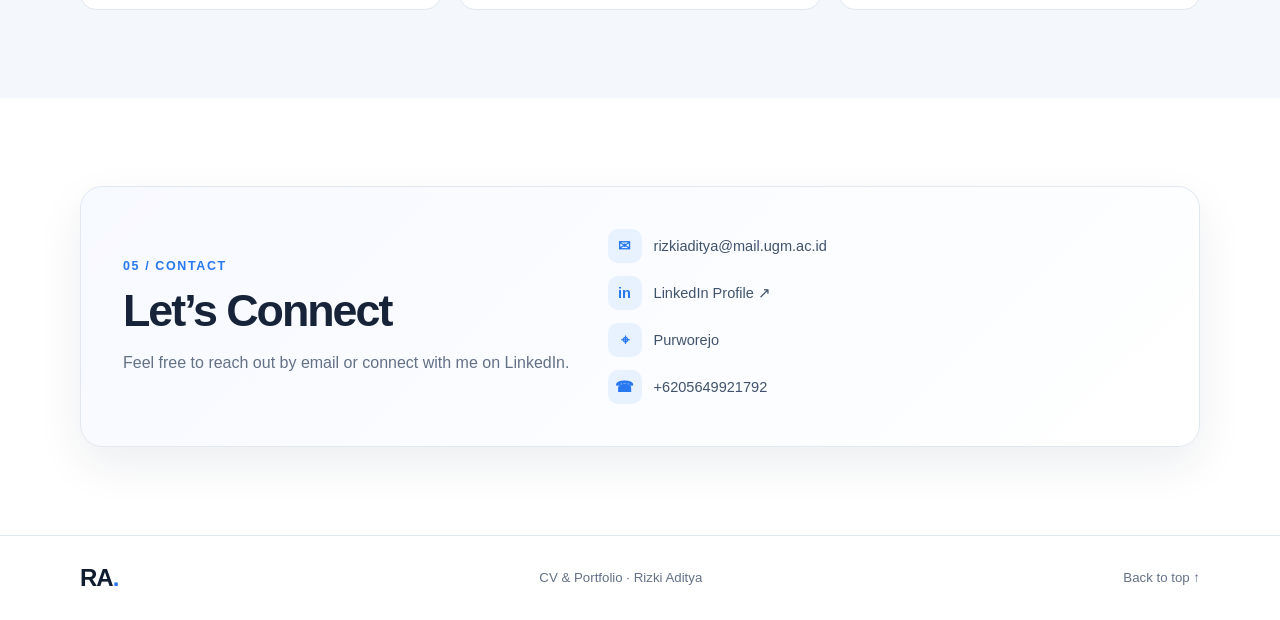
==== commit e23af8c8: "Update index.html" ====
--- a/index.html
+++ b/index.html
@@ -41,7 +41,7 @@
       </div>
       <div class="soft-skills"><div><p class="eyebrow">How I work</p><h3>Soft Skills</h3></div><div class="soft-skill-list"><span>Analytical Problem Solving</span><span>Team Collaboration</span><span>Fast Learning &amp; Adaptability</span><span>Time Management &amp; Accountability</span><span>Responsibility</span></div></div>
     </section>
-    <section class="section projects-section" id="projects"><div class="container"><div class="section-heading"><p class="eyebrow">04 / Practical Learning</p><h2>Projects &amp; Activities</h2><p class="section-description">Current learning activities and practical experience listed in my CV.</p></div>
+    <section class="section projects-section" id="projects"><div class="container"><div class="section-heading"><p class="eyebrow">04 / Practical Learning</p><h2>Projects &amp; Activities</h2></div>
       <div class="project-grid">
         <article class="project-card"><div class="project-number">01</div><div class="project-symbol">&lt;/&gt;</div><h3>Python Programming</h3><p>Developing Python programs using Google Colab to practice basic programming and cultivate programming logic for problem-solving.</p><span class="project-category">Programming</span></article>
         <article class="project-card"><div class="project-number">02</div><div class="project-symbol">⌁</div><h3>Electrical Measurements</h3><p>Performing electrical measurements on electronic components using measuring instruments.</p><span class="project-category">Electronics</span></article>
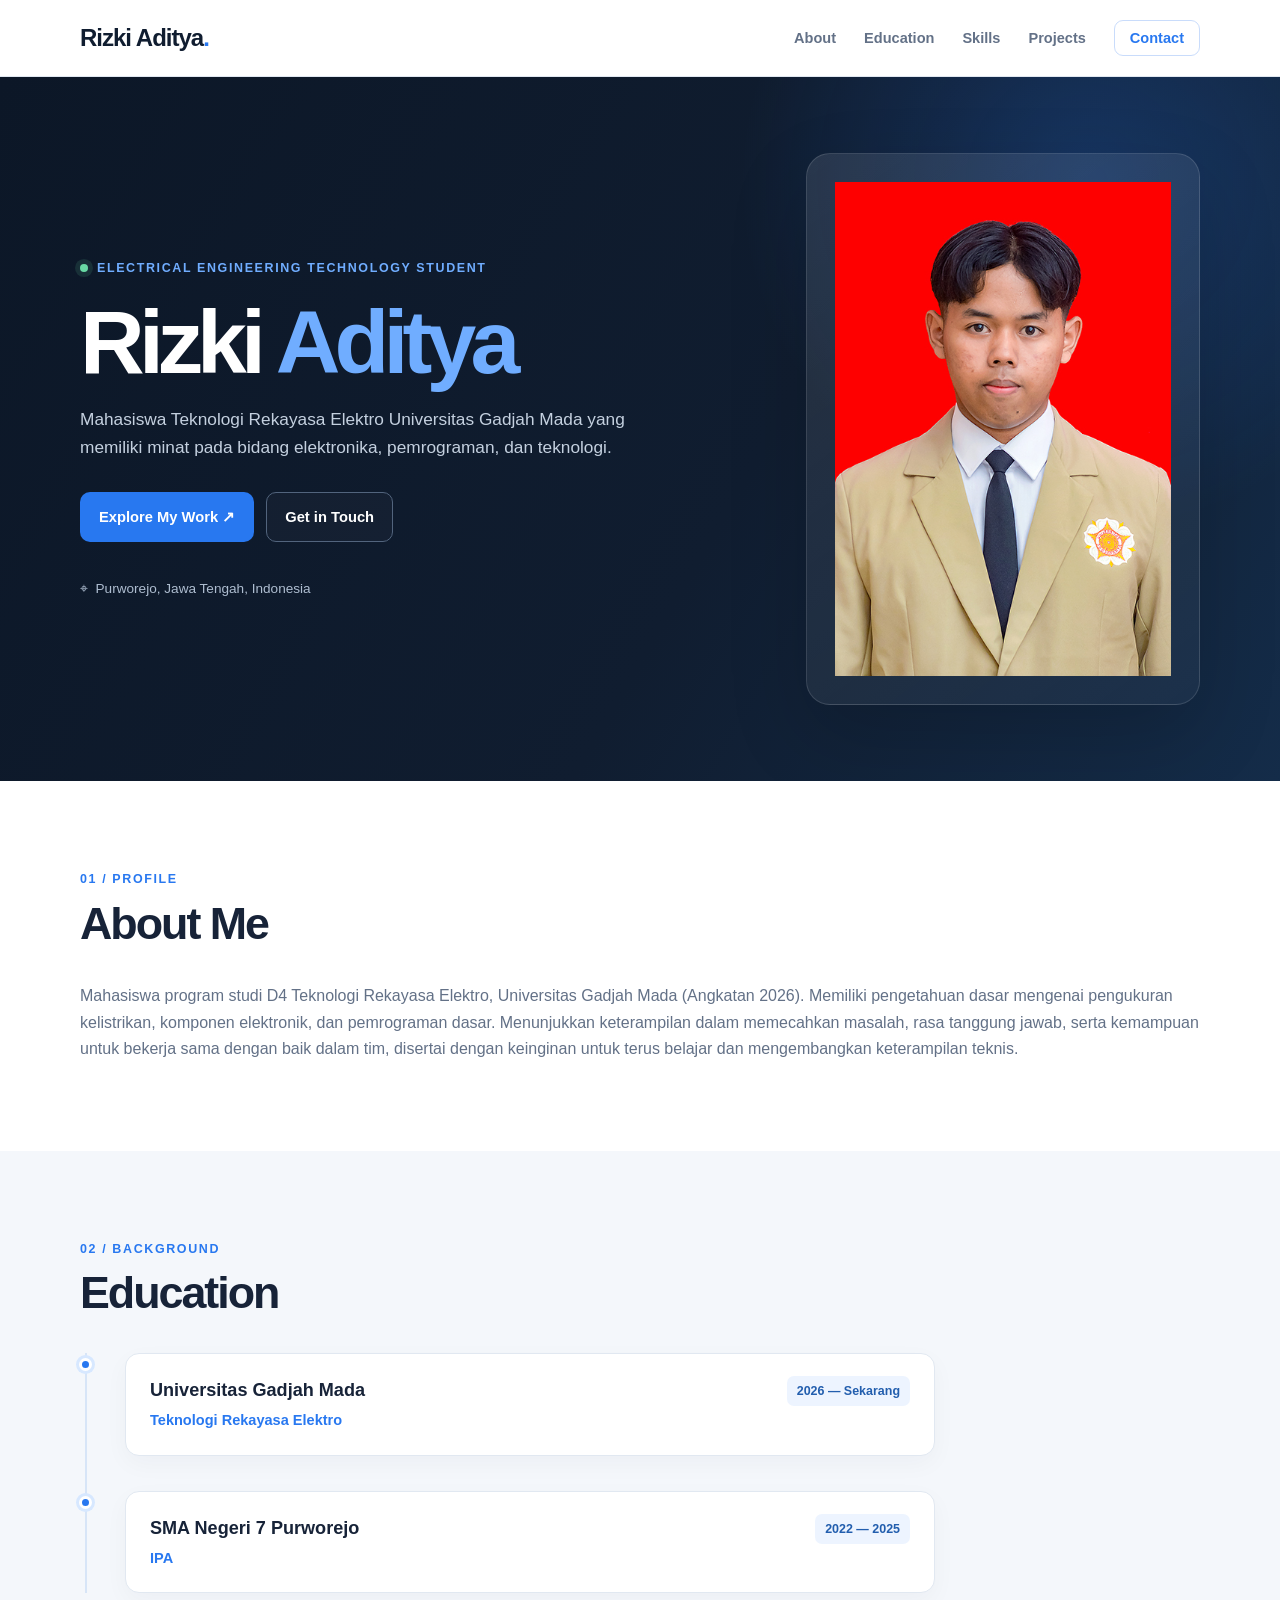
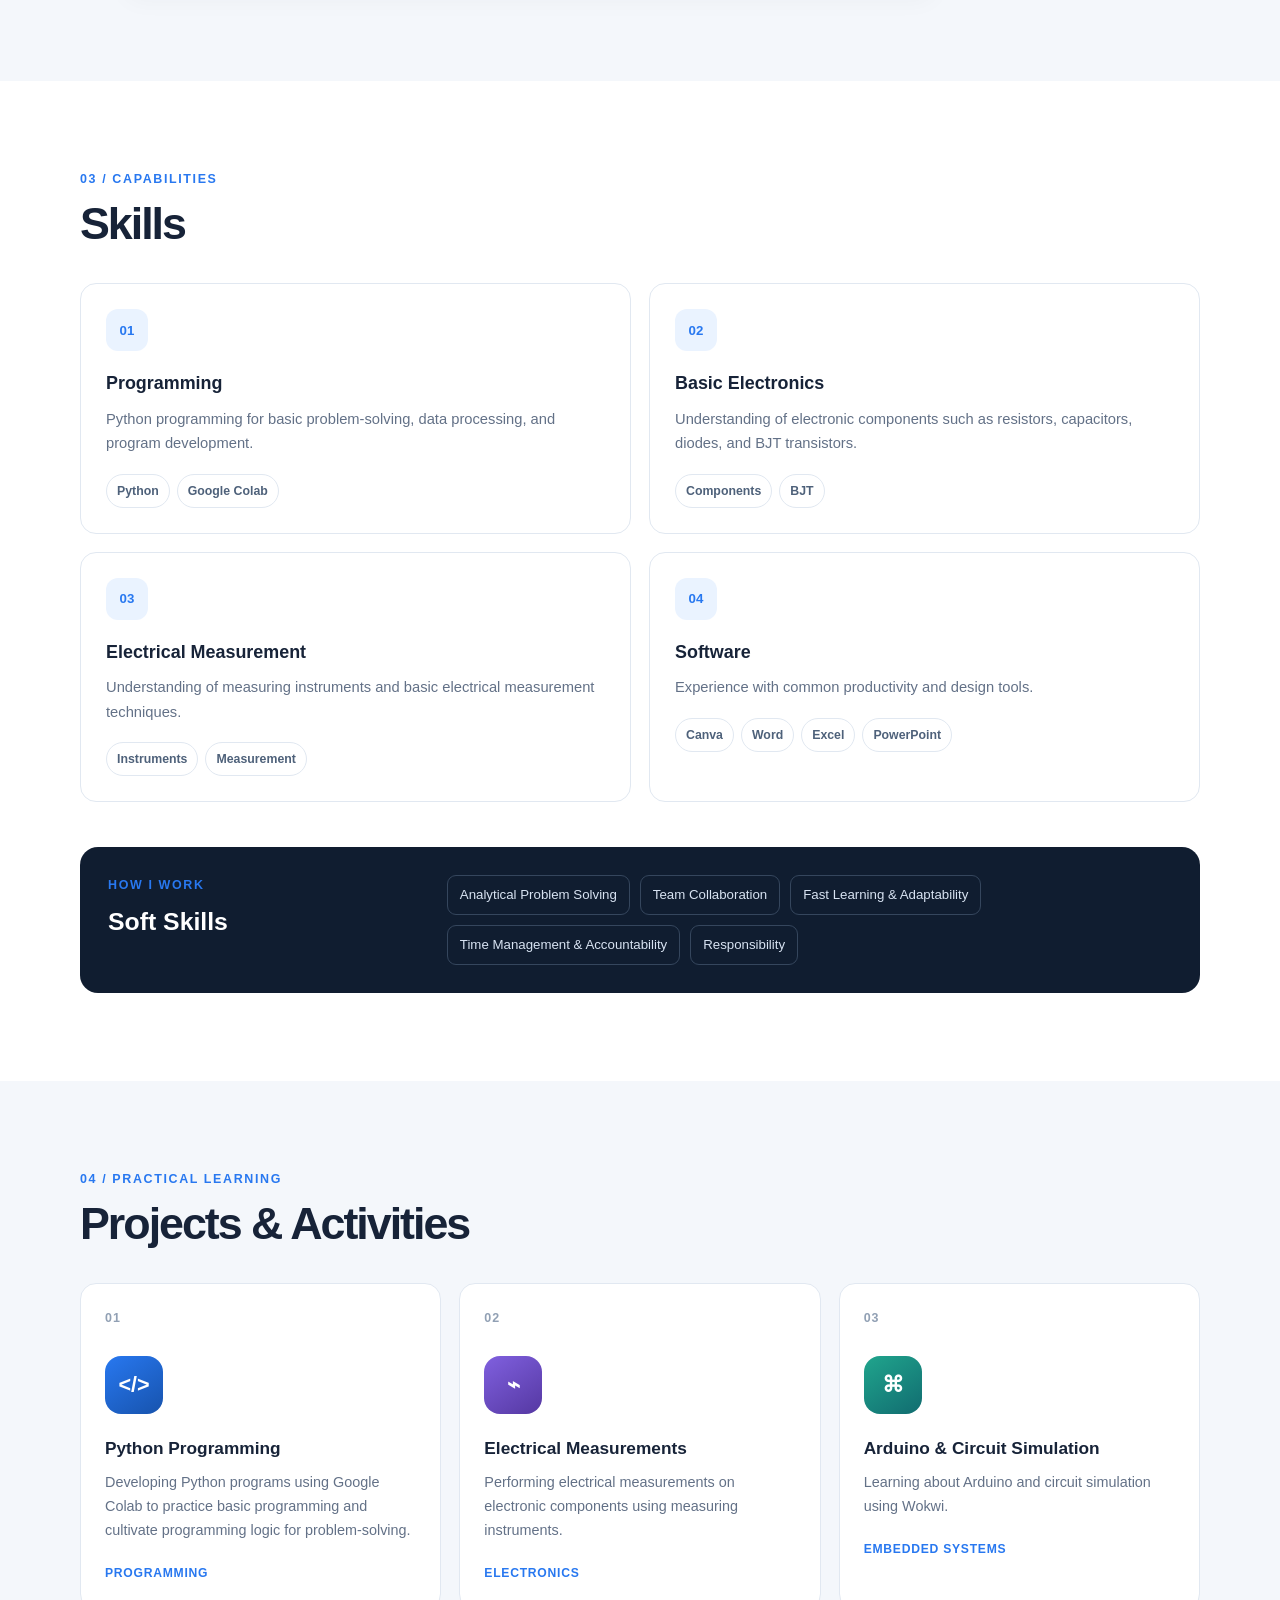
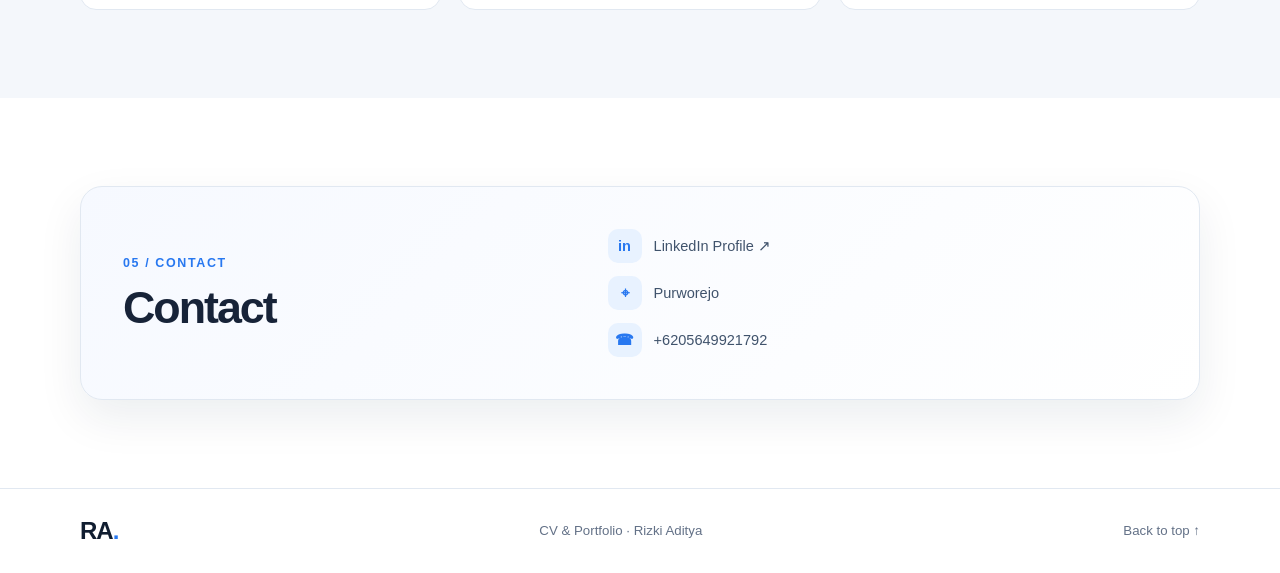
==== commit 6ff6dce9: "Update index.html" ====
--- a/index.html
+++ b/index.html
@@ -48,7 +48,7 @@
         <article class="project-card"><div class="project-number">03</div><div class="project-symbol">⌘</div><h3>Arduino &amp; Circuit Simulation</h3><p>Learning about Arduino and circuit simulation using Wokwi.</p><span class="project-category">Embedded Systems</span></article>
       </div>
     </div></section>
-    <section class="section container" id="contact"><div class="contact-panel"><div><p class="eyebrow">05 / Contact</p><h2>Let’s Connect</h2><p class="contact-intro">Feel free to reach out by email or connect with me on LinkedIn.</p></div><div class="contact-links"><a href="mailto:rizkiaditya@mail.ugm.ac.id"><span>✉</span> rizkiaditya@mail.ugm.ac.id</a><a href="https://www.linkedin.com/in/rizki-aditya" target="_blank" rel="noopener noreferrer"><span>in</span> LinkedIn Profile ↗</a><p><span>⌖</span> Purworejo</p><p><span>☎</span> +6205649921792</p></div></div></section>
+    <section class="section container" id="contact"><div class="contact-panel"><div><p class="eyebrow">05 / Contact</p><h2>Contact</h2></div><div class="contact-links"><a href="https://www.linkedin.com/in/rizki-aditya" target="_blank" rel="noopener noreferrer"><span>in</span> LinkedIn Profile ↗</a><p><span>⌖</span> Purworejo</p><p><span>☎</span> +6205649921792</p></div></div></section>
   </main>
   <footer class="footer"><div class="container footer-inner"><a class="brand" href="#home">RA<span>.</span></a><p>CV &amp; Portfolio · Rizki Aditya</p><a href="#home">Back to top ↑</a></div></footer>
 </body>
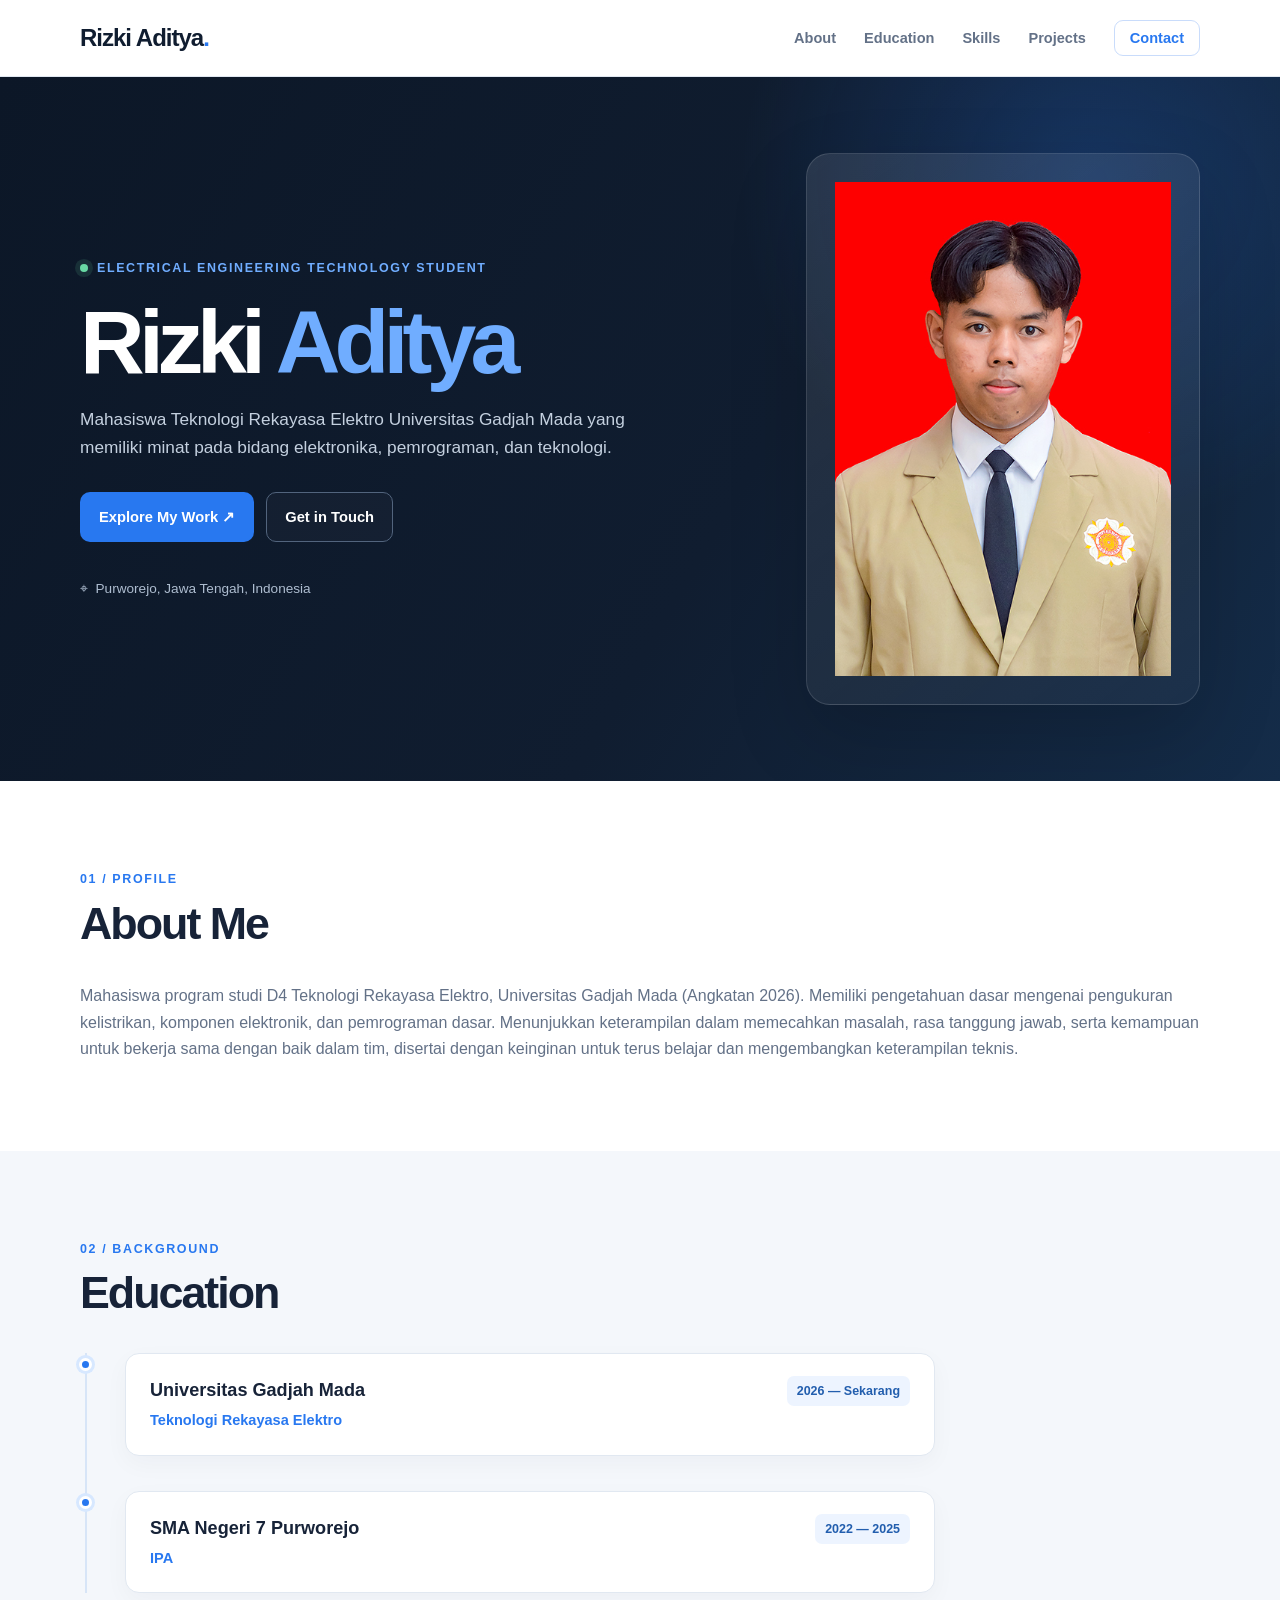
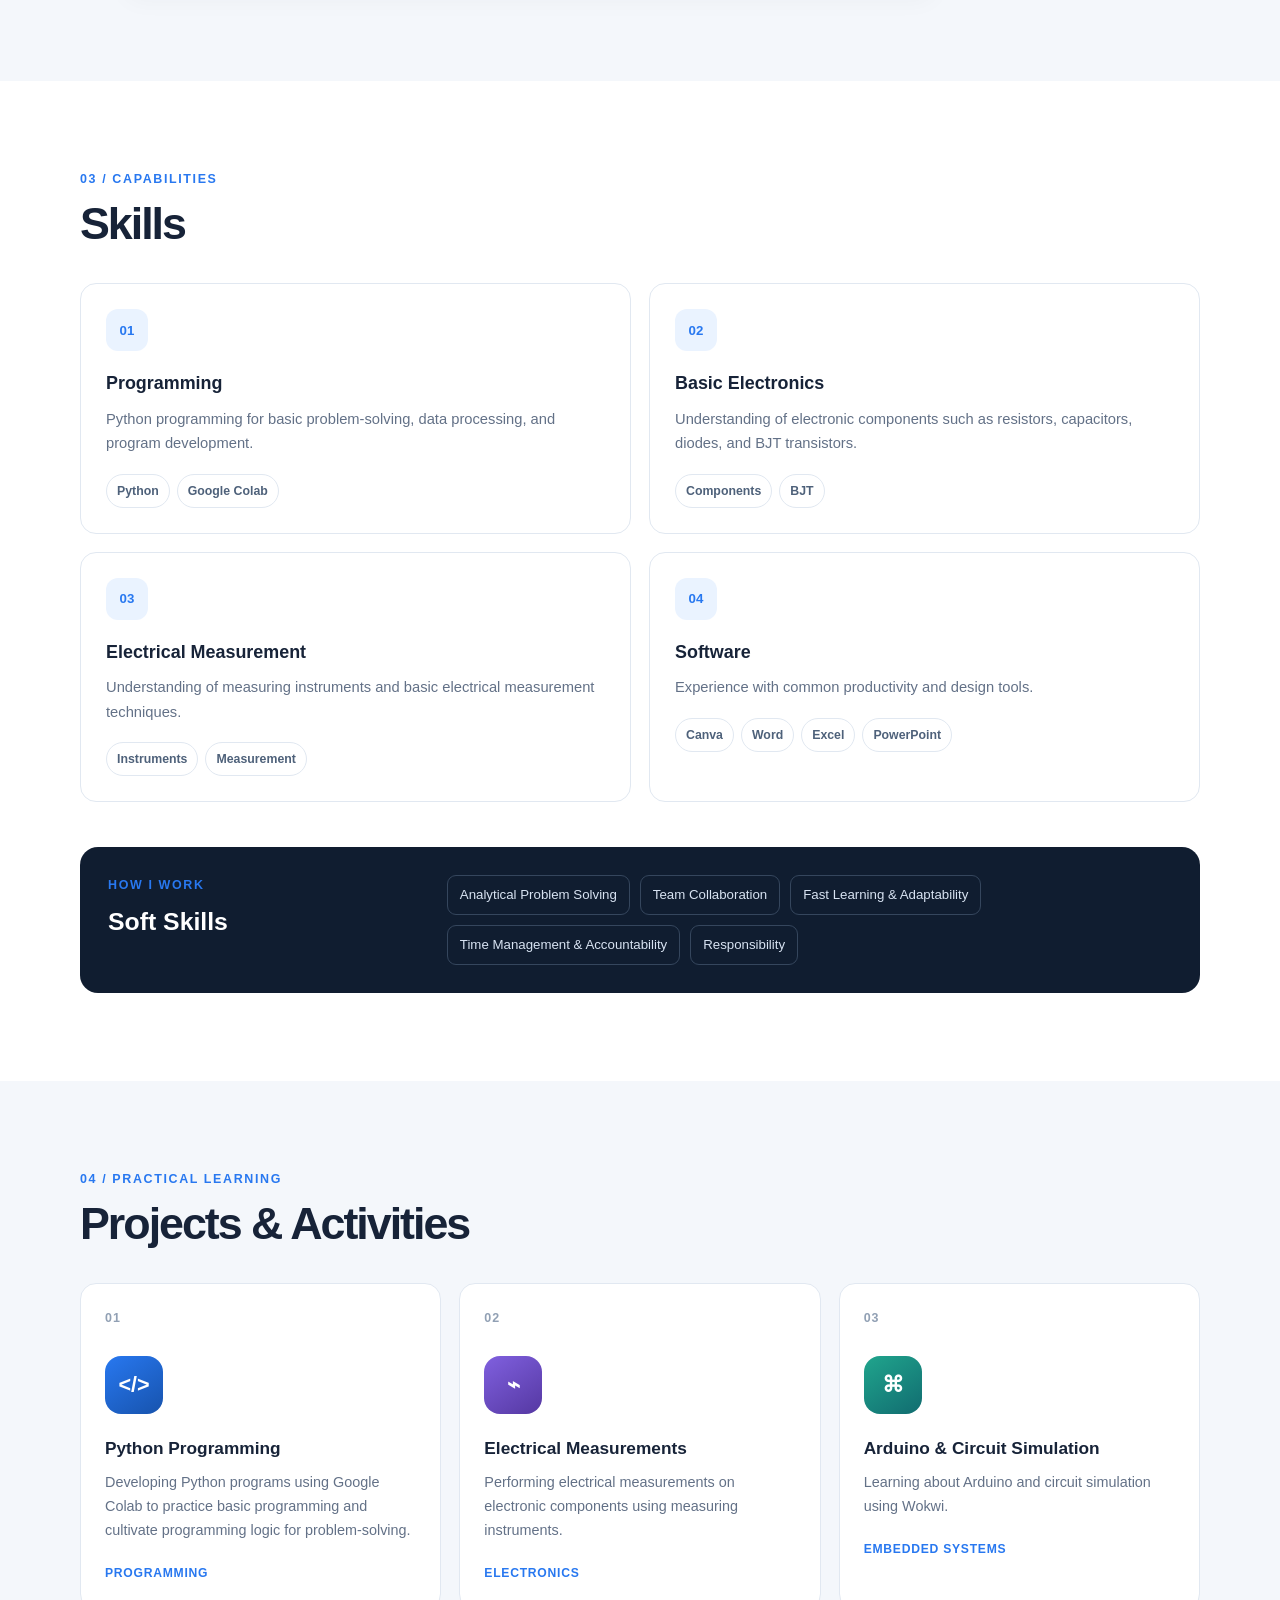
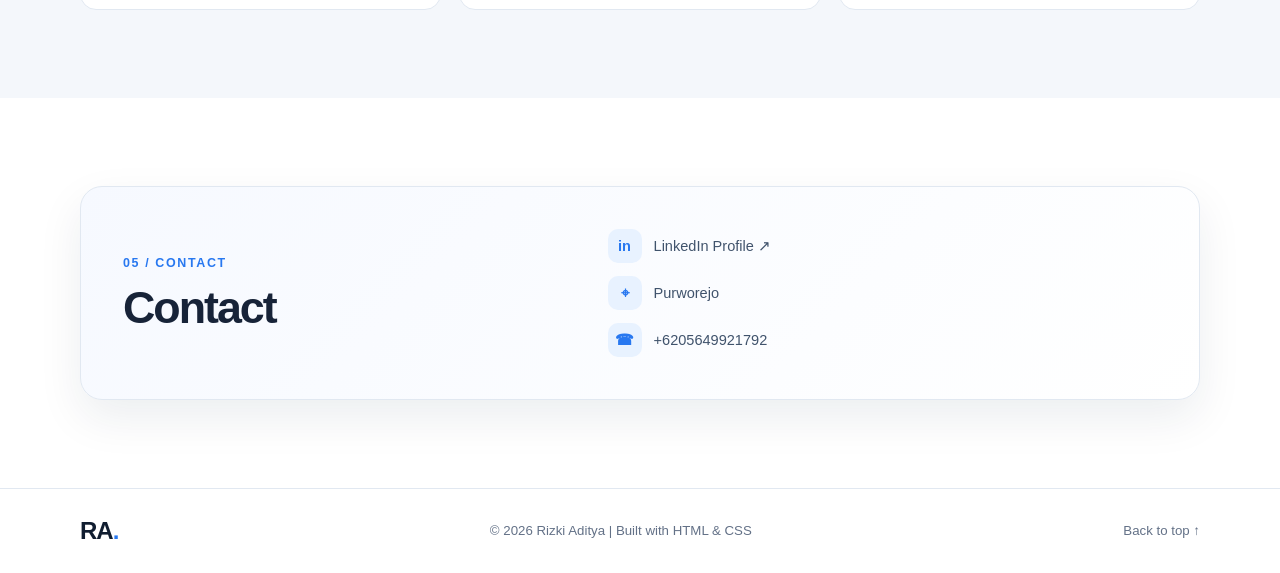
==== commit 682363bd: "Update index.html" ====
--- a/index.html
+++ b/index.html
@@ -50,6 +50,6 @@
     </div></section>
     <section class="section container" id="contact"><div class="contact-panel"><div><p class="eyebrow">05 / Contact</p><h2>Contact</h2></div><div class="contact-links"><a href="https://www.linkedin.com/in/rizki-aditya" target="_blank" rel="noopener noreferrer"><span>in</span> LinkedIn Profile ↗</a><p><span>⌖</span> Purworejo</p><p><span>☎</span> +6205649921792</p></div></div></section>
   </main>
-  <footer class="footer"><div class="container footer-inner"><a class="brand" href="#home">RA<span>.</span></a><p>CV &amp; Portfolio · Rizki Aditya</p><a href="#home">Back to top ↑</a></div></footer>
+  <footer class="footer"><div class="container footer-inner"><a class="brand" href="#home">RA<span>.</span></a><p>© 2026 Rizki Aditya | Built with HTML & CSS</p><a href="#home">Back to top ↑</a></div></footer>
 </body>
 </html>
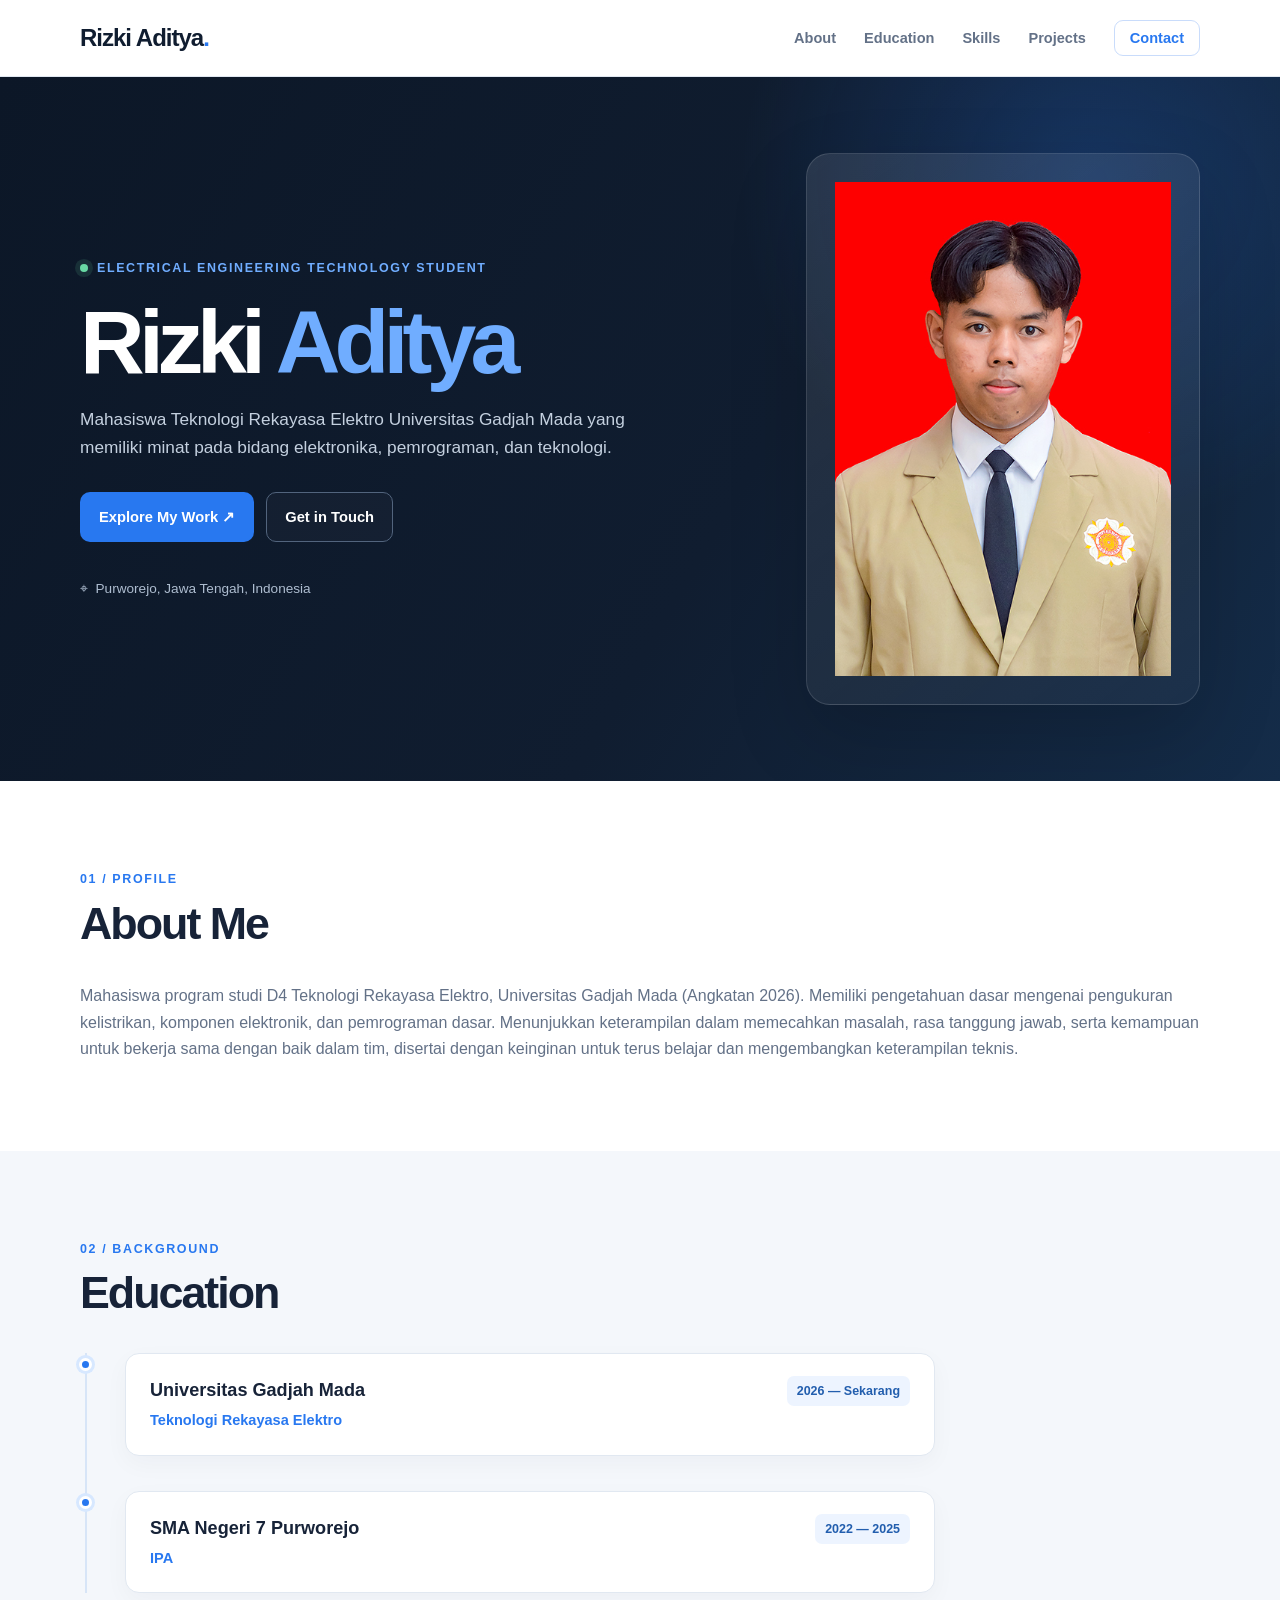
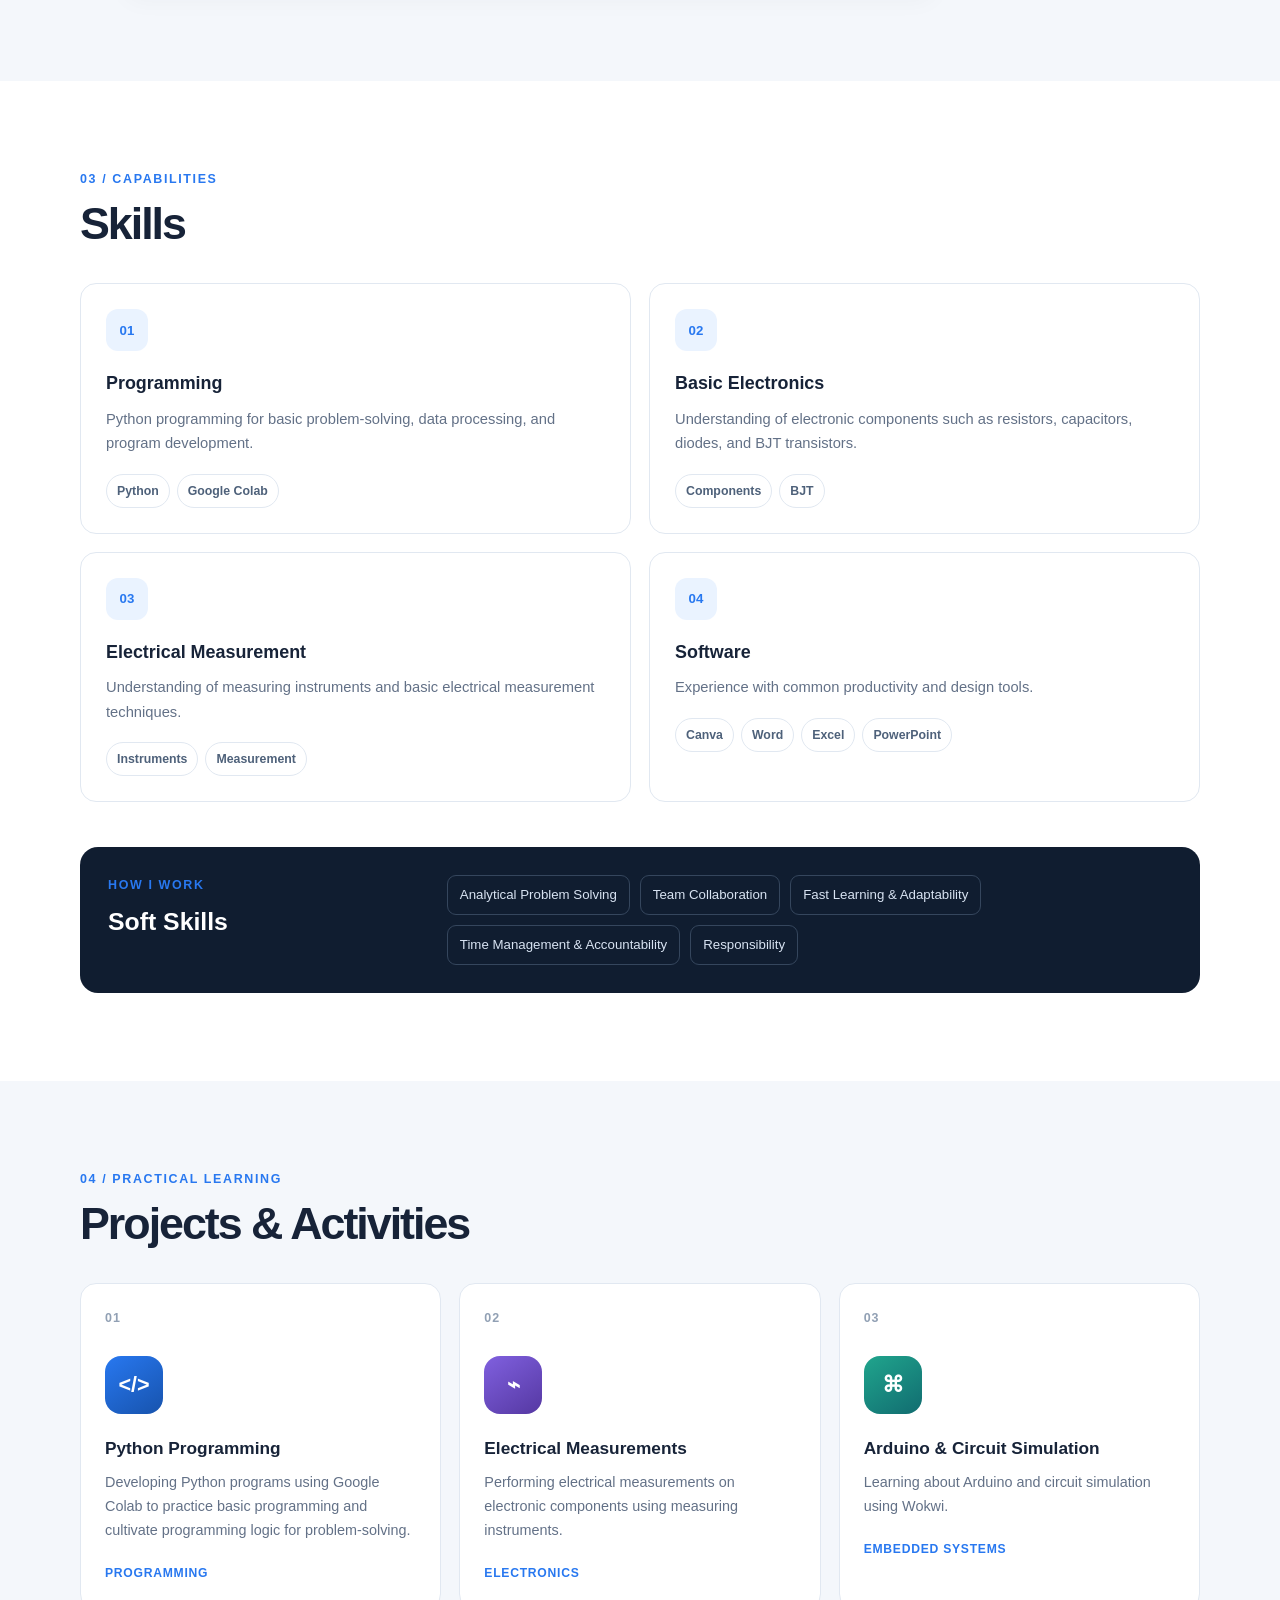
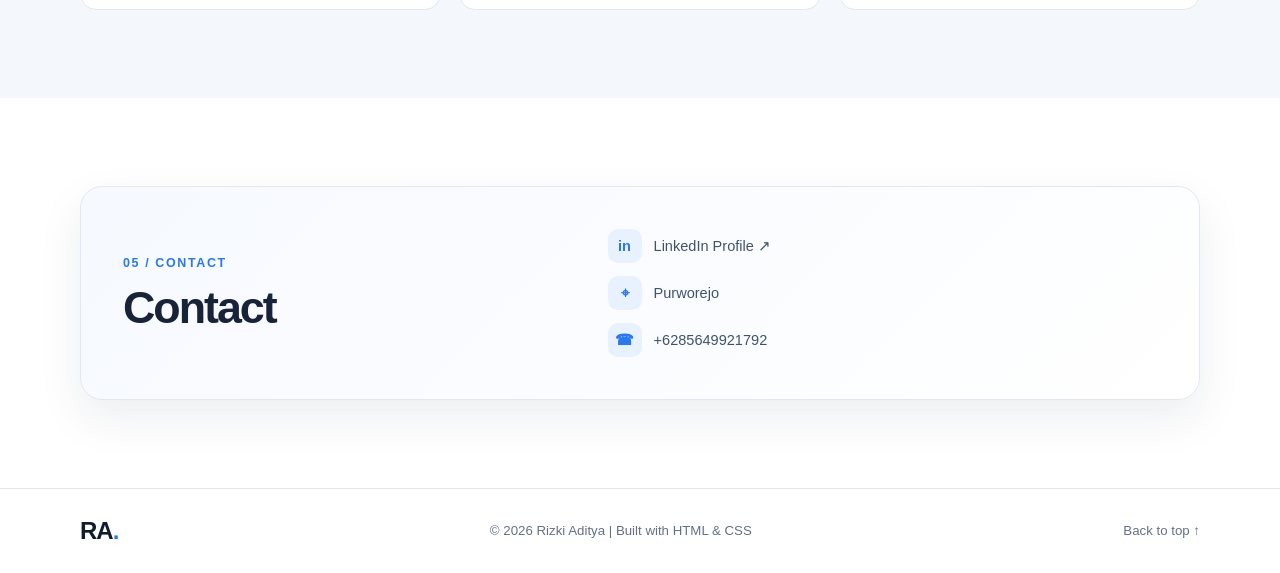
==== commit ad792080: "Update index.html" ====
--- a/index.html
+++ b/index.html
@@ -48,7 +48,7 @@
         <article class="project-card"><div class="project-number">03</div><div class="project-symbol">⌘</div><h3>Arduino &amp; Circuit Simulation</h3><p>Learning about Arduino and circuit simulation using Wokwi.</p><span class="project-category">Embedded Systems</span></article>
       </div>
     </div></section>
-    <section class="section container" id="contact"><div class="contact-panel"><div><p class="eyebrow">05 / Contact</p><h2>Contact</h2></div><div class="contact-links"><a href="https://www.linkedin.com/in/rizki-aditya" target="_blank" rel="noopener noreferrer"><span>in</span> LinkedIn Profile ↗</a><p><span>⌖</span> Purworejo</p><p><span>☎</span> +6205649921792</p></div></div></section>
+    <section class="section container" id="contact"><div class="contact-panel"><div><p class="eyebrow">05 / Contact</p><h2>Contact</h2></div><div class="contact-links"><a href="https://www.linkedin.com/in/rizki-aditya" target="_blank" rel="noopener noreferrer"><span>in</span> LinkedIn Profile ↗</a><p><span>⌖</span> Purworejo</p><p><span>☎</span> +6285649921792</p></div></div></section>
   </main>
   <footer class="footer"><div class="container footer-inner"><a class="brand" href="#home">RA<span>.</span></a><p>© 2026 Rizki Aditya | Built with HTML & CSS</p><a href="#home">Back to top ↑</a></div></footer>
 </body>
